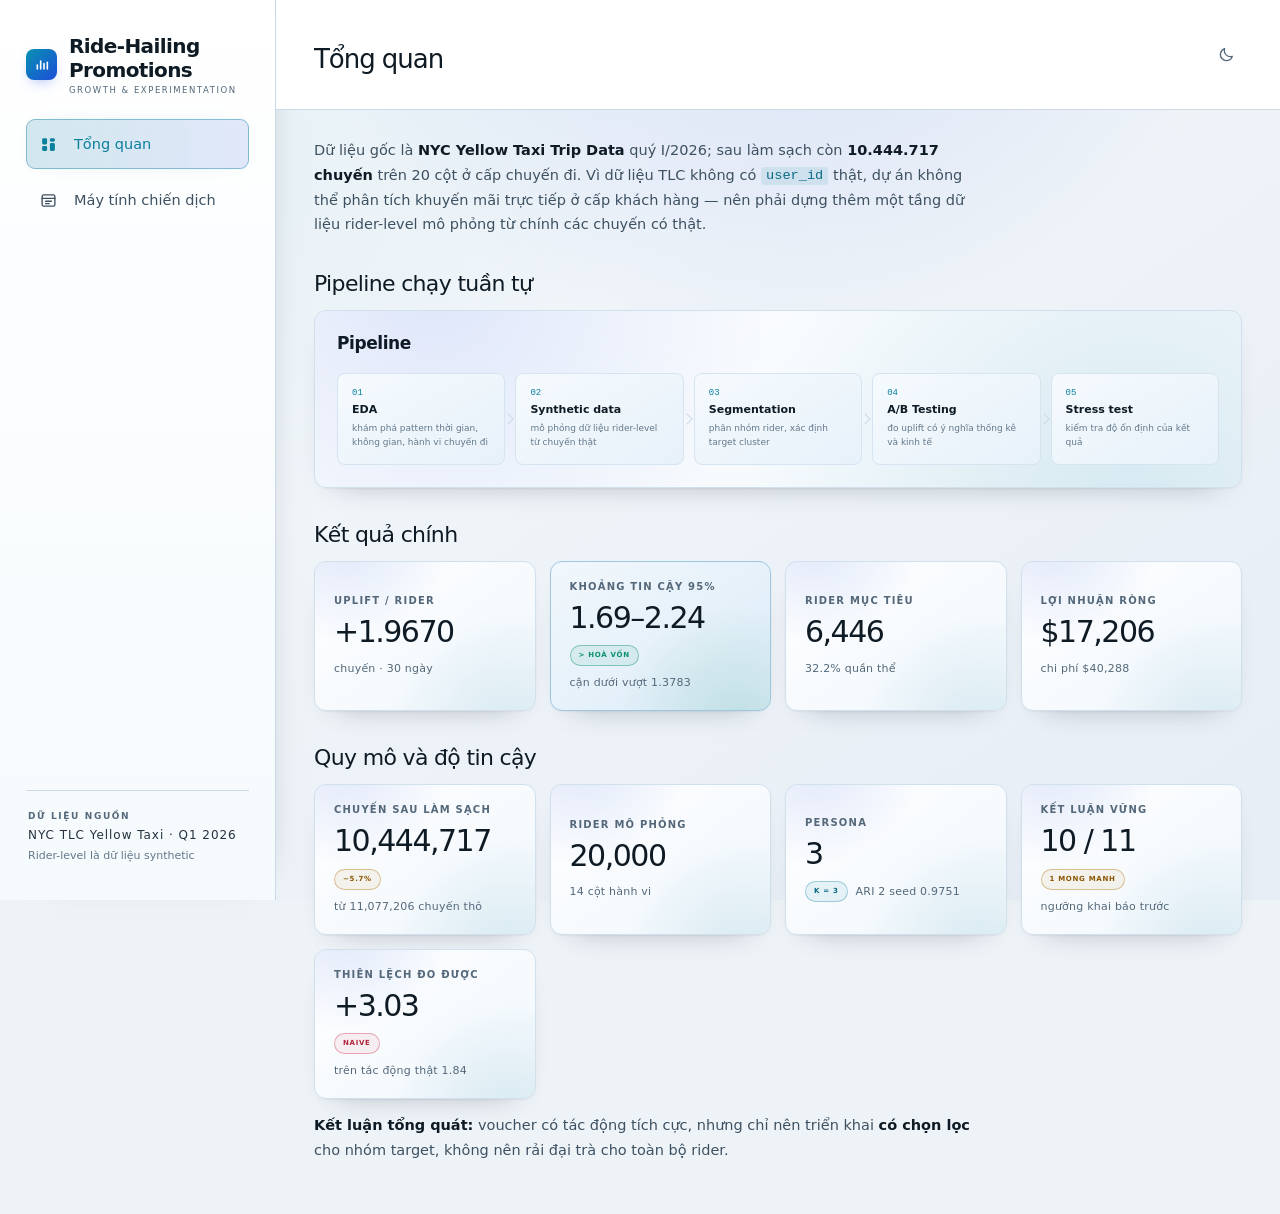
==== demo/index.html @ 0d8d3d37 "rename Demo_Tools -> demo" ====
<!doctype html>
<html lang="vi">
<head>
<meta charset="utf-8">
<meta name="viewport" content="width=device-width, initial-scale=1">
<title>Tổng quan — Ride-Hailing Promotions</title>
<meta name="description" content="Máy tính chiến dịch khuyến mãi: chọn nhóm khách hàng và sáu tham số kinh doanh, hệ thống tính lại chi phí, chuyến tăng thêm, ROI, ngưỡng hoà vốn và khuyến nghị.">
<link rel="icon" href="data:image/svg+xml,<svg xmlns='http://www.w3.org/2000/svg' viewBox='0 0 100 100'><rect width='100' height='100' rx='24' fill='%238b5cf6'/><path d='M26 68V46m16 22V32m16 36V52m16 16V38' stroke='%23fff' stroke-width='9' stroke-linecap='round'/></svg>">
<link rel="stylesheet" href="assets/css/styles.css">
<script>
/* Gắn theme TRƯỚC khi trang vẽ lần đầu — nếu để app.js làm thì màn hình
   sẽ loé một nhịp nền tối rồi mới nhảy sang nền sáng. */
(function () {
  var t = null;
  try { t = localStorage.getItem("rg-theme"); } catch (e) {}
  /* chưa chọn gì thì luôn mở ở giao diện sáng, không bám theo hệ điều hành */
  if (t !== "light" && t !== "dark") t = "light";
  document.documentElement.setAttribute("data-theme", t);
})();
</script>
</head>
<body data-palette="#8b5cf6,#ec4899,#0891b2">

<div class="shell">

  <!-- ============ SIDEBAR ============ -->
  <aside class="sidebar" id="sidebar">
    <div class="brand">
      <div class="brand-mark" aria-hidden="true">
        <svg viewBox="0 0 24 24" width="16" height="16"><path d="M5 18V12M10 18V6M15 18V10M20 18V8" stroke="currentColor" stroke-width="2.4" stroke-linecap="round" fill="none"/></svg>
      </div>
      <span>
        <span class="brand-name">Ride-Hailing Promotions</span>
        <span class="brand-sub">GROWTH &amp; EXPERIMENTATION</span>
      </span>
      <button class="icon-btn sidebar-close" id="sidebarClose" aria-label="Đóng menu">
        <svg viewBox="0 0 24 24" width="16" height="16"><path d="M6 6l12 12M18 6L6 18" stroke="currentColor" stroke-width="2" stroke-linecap="round"/></svg>
      </button>
    </div>

    <nav class="nav" aria-label="Điều hướng chính">
      <a class="nav-item" href="#overview" data-section="overview">
        <span class="nav-ico"><svg viewBox="0 0 24 24" width="17" height="17"><rect x="3" y="3" width="7" height="9" rx="2"/><rect x="14" y="3" width="7" height="5" rx="2"/><rect x="14" y="10" width="7" height="11" rx="2"/><rect x="3" y="14" width="7" height="7" rx="2"/></svg></span>
        <span>Tổng quan</span>
      </a>

      <a class="nav-item" href="#campaign" data-section="campaign">
        <span class="nav-ico"><svg viewBox="0 0 24 24" width="17" height="17" fill="none" stroke="currentColor" stroke-width="1.9"><rect x="3" y="4" width="18" height="16" rx="2.4"/><path d="M3 9h18M8 13h8M8 16.5h5" stroke-linecap="round"/></svg></span>
        <span>Máy tính chiến dịch</span>
      </a>
    </nav>

    <div class="sidebar-foot">
      <div class="foot-card">
        <p class="foot-title">Dữ liệu nguồn</p>
        <p class="foot-text">NYC TLC Yellow Taxi · Q1 2026</p>
        <p class="foot-text muted">Rider-level là dữ liệu synthetic</p>
      </div>
    </div>
  </aside>

  <!-- ============ MAIN ============ -->
  <div class="main">
    <header class="topbar">
      <button class="icon-btn menu-btn" id="menuBtn" aria-label="Mở menu">
        <svg viewBox="0 0 24 24" width="18" height="18"><path d="M4 7h16M4 12h16M4 17h16" stroke="currentColor" stroke-width="2" stroke-linecap="round"/></svg>
      </button>
      <div class="topbar-head">
        <h1 class="topbar-title" id="pageTitle">Tổng quan</h1>
      </div>
      <div class="topbar-right">
        <button class="icon-btn theme-btn" id="themeBtn" type="button"
                aria-label="Chuyển chế độ sáng / tối" aria-pressed="false" title="Chuyển sang chế độ sáng">
          <svg class="ico-moon" viewBox="0 0 24 24" width="17" height="17" fill="none" stroke="currentColor" stroke-width="1.8" aria-hidden="true">
            <path d="M20.2 14.6A8.6 8.6 0 0 1 9.4 3.8a8.6 8.6 0 1 0 10.8 10.8Z" stroke-linejoin="round"/>
          </svg>
          <svg class="ico-sun" viewBox="0 0 24 24" width="17" height="17" fill="none" stroke="currentColor" stroke-width="1.8" aria-hidden="true">
            <circle cx="12" cy="12" r="4"/>
            <path d="M12 2.4v2.2M12 19.4v2.2M4.6 4.6l1.6 1.6M17.8 17.8l1.6 1.6M2.4 12h2.2M19.4 12h2.2M4.6 19.4l1.6-1.6M17.8 6.2l1.6-1.6" stroke-linecap="round"/>
          </svg>
        </button>
      </div>
    </header>

    <main class="content" id="content" tabindex="-1"></main>
  </div>
</div>

<nav class="mobile-nav" aria-label="Điều hướng nhanh">
  <a href="#overview"  data-section="overview"  aria-label="Tổng quan">◆</a>
  <a href="#campaign"  data-section="campaign"  aria-label="Máy tính chiến dịch">$</a>
</nav>

<div class="tooltip" id="tooltip" role="status" aria-live="polite"></div>
<div class="scrim" id="scrim"></div>

<script src="assets/js/data.js"></script>
<script src="assets/js/charts.js"></script>
<script src="assets/js/app.js"></script>
</body>
</html>
---- demo/assets/css/styles.css ----
/* ==========================================================================
   Ride-Hailing Promotions — Pipeline Demo
   Thang số / khoảng cách / kiểu chữ port trực tiếp từ globals.css của bản gốc:
     font Arial · sidebar 230 padding 32/22 · nav 46px gap 18 · topbar 110 h1 26/500
     main padding 0 38 · content 28/38 · card radius 12 padding 22 · kpi 187 padding 19
     kpiValue 30/500/-.05em dồn xuống đáy · nhãn micro 8–9px letter-spacing .18em w700
     decisionCard 388 padding 25/27 · orb 116 · animateIn .35s translateY(7px)

   Màu: bảng "electric-blue" ở cuối globals.css.
   Riêng 3 màu series biểu đồ giữ bộ đã qua validator trên nền panel #071a2a
   (--pairs all: CVD ΔE 8.1 · normal ΔE 21.1 · contrast ≥ 3:1 — PASS toàn bộ).
   Bộ cyan gốc #12d9f7 vs #0ce4b2 chỉ cách ΔE 11.3, dưới sàn 15 — đặt cạnh nhau
   trong cùng một biểu đồ sẽ không phân biệt được.
   ========================================================================== */

:root {
  color-scheme: dark;

  /* --- nền & bề mặt --- */
  --bg:           #020d19;
  --bg-a:         #041526;
  --bg-b:         #020b15;
  --panel:        #071a2a;
  --panel-raised: #09243a;
  --panel-hi:     #0d2c45;
  --topbar-bg:    #041524;
  --sidebar-a:    rgba(6,24,42,.99);
  --sidebar-b:    rgba(3,14,26,.99);
  --nav-hover:    #0a263d;
  --card-a:       #0c2c48;
  --card-b:       #06192b;
  --card-border:  #1a5c85;
  --tile-a:       #10405f;
  --tile-b:       #08243b;
  --tile-border:  #23678f;
  --kpi-accent-b:      #07223a;
  --kpi-accent-border: #2a86b8;
  --seg-a:        #0c3150;
  --seg-b:        #082238;
  --seg-border:   #2276a0;
  --flow-a:       #0f3a58;
  --flow-border:  #1e6087;
  --pager-a:      #0d3050;
  --num-a:        #14496c;
  --num-b:        #0d2f4a;
  --tip-a:        #123a5c;
  --tip-b:        #0a2337;
  --tip-shadow:   rgba(0,0,0,.85);
  --pre-a:        rgba(9,38,62,.85);
  --pre-b:        rgba(3,17,29,.9);
  --pill-bg:      rgba(6,27,44,.94);
  --pill-border:  #195372;
  --decision-a:   #0a3573;
  --decision-b:   #061b38;
  --decision-border: #087cb6;
  --orb-core:     #07192b;
  --track:        #16415e;
  --mobile-bg:    rgba(5,22,37,.97);
  --mobile-border:#1a5574;
  --scrim:        rgba(0,0,0,.6);
  --scroll-thumb: #17415e;
  --scroll-thumb-hi: #22668f;

  --line:      #174b69;
  --line-soft: #1a5074;

  /* --- chữ: 6 bậc từ đậm tới mờ --- */
  --ink:   #f3f7fb;
  --ink-2: #d4e3ea;
  --ink-3: #aabcc9;
  --ink-4: #8fa9ba;
  --ink-5: #8299a9;
  --ink-6: #6f899c;
  --muted: #8da4b5;

  /* --- accent --- */
  --cyan: #12d9f7;   /* = --lime của bản gốc */
  --ice2: #34e8f6;
  --teal: #0ce4b2;
  --blue: #0878ff;
  --ice:  #a9effb;
  --danger:  #ff647c;
  --warning: #fab219;

  /* dạng rgb rời để pha nền trong suốt — đổi theo theme là mọi lớp phủ đổi theo */
  --accent-rgb:  18,217,247;
  --blue-rgb:    8,120,255;
  --teal-rgb:    12,228,178;
  --danger-rgb:  255,100,124;
  --warning-rgb: 250,178,25;
  --hi-rgb:      169,239,251;

  --warning-text: #ffd479;
  --danger-text:  #ff9bab;
  --btn-a: #27e1f6;
  --btn-b: #078cff;
  --btn-border: #5de0ff;
  --on-accent: #04141f;   /* chữ nằm trên khối accent đặc */
  --on-bright: #04151f;   /* chữ nằm trên mảng màu sáng của biểu đồ */
  --tick: #fff;

  --stop-fg: #9eb1bd; --stop-border: #315063; --stop-bg: #0b2130;
  --neg-a: #5b2b6b;   --neg-b: #c9569f;
  --under-a: #7a2f3f;
  --c0-fg: #a59aff; --c0-bg: #211e41;
  --c1-fg: #ff8ab8; --c1-bg: #351a2b;
  --c2-bg: #10303c;
  --rc-v-a: #a9effb; --rc-v-b: #12d9f7;
  --rc-n-a: #ff93a3; --rc-n-b: #ff647c;

  /* --- biểu đồ --- */
  --series-1: #8b5cf6;
  --series-2: #ec4899;
  --series-3: #0891b2;
  --seq-1: #075985; --seq-2: #0e7490; --seq-3: #0aa5c4; --seq-4: #22d3ee; --seq-5: #a5f3fc;
  --status-good: #0ce4b2; --status-warning: #fab219;
  --status-serious: #ec835a; --status-critical: #ff647c;
  --ui-1: #0878ff; --ui-2: #12d9f7; --ui-3: #0ce4b2;
  --good: #0ce4b2;
  --critical: #ff647c;

  --chart-track: rgba(255,255,255,.035);
  --chart-halo:  #071a2a;      /* viền tách marker khỏi nền thẻ */
  --chart-ref:   #a9effb;
  --chart-current: #ede9fe;
  --on-seq: #0c0a12;
  --dec-go-fill:   rgba(12,228,178,.14); --dec-go-stroke:   rgba(12,228,178,.40); --dec-go-text:   #5df0cd;
  --dec-hold-fill: rgba(250,178,25,.14); --dec-hold-stroke: rgba(250,178,25,.38); --dec-hold-text: #ffd479;
  --dec-stop-fill: rgba(255,100,124,.14);--dec-stop-stroke: rgba(255,100,124,.36);--dec-stop-text: #ff9bab;

  --grid: rgba(169,239,251,.09);
  --axis: rgba(169,239,251,.22);

  --font: system-ui, -apple-system, "Segoe UI", Roboto, "Helvetica Neue", Arial, sans-serif;
  --mono: ui-monospace, SFMono-Regular, "Cascadia Mono", Consolas, "Liberation Mono", monospace;
}

/* ==========================================================================
   CHẾ ĐỘ SÁNG
   Chỉ ghi đè token, không đụng tới một luật bố cục nào.
   Accent phải sẫm lại: #12d9f7 trên nền trắng chỉ đạt 1.4:1, không đọc được.
   Bộ 3 màu series giữ nguyên (#8b5cf6 / #ec4899 / #0891b2) — đã qua validator
   và đều ≥ 3:1 trên nền trắng lẫn nền panel tối. Thang tuần tự bị đẩy sẫm
   một bậc để bậc nhạt nhất không biến mất trên nền trắng.
   ========================================================================== */
:root[data-theme="light"] {
  color-scheme: light;

  --bg:           #eef3f8;
  --bg-a:         #f8fbfd;
  --bg-b:         #e6edf5;
  --panel:        #ffffff;
  --panel-raised: #f4f8fc;
  --panel-hi:     #e8f1f8;
  --topbar-bg:    #ffffff;
  --sidebar-a:    rgba(255,255,255,.99);
  --sidebar-b:    rgba(245,250,253,.99);
  --nav-hover:    #e9f1f8;
  --card-a:       #ffffff;
  --card-b:       #f4f9fd;
  --card-border:  #d2e0ec;
  --tile-a:       #f1f7fc;
  --tile-b:       #e7f1fa;
  --tile-border:  #cfe1ee;
  --kpi-accent-b:      #e2eff9;
  --kpi-accent-border: #9dc7e0;
  --seg-a:        #eaf3fb;
  --seg-b:        #f7fbfe;
  --seg-border:   #7fb6d8;
  --flow-a:       #f5fafd;
  --flow-border:  #d5e4f0;
  --pager-a:      #f8fbfe;
  --num-a:        #e2eff9;
  --num-b:        #cfe4f5;
  --tip-a:        #ffffff;
  --tip-b:        #f2f7fb;
  --tip-shadow:   rgba(15,27,38,.22);
  --pre-a:        rgba(244,249,253,.95);
  --pre-b:        rgba(233,241,248,.95);
  --pill-bg:      rgba(255,255,255,.94);
  --pill-border:  #cbd9e6;
  --decision-a:   #dcebfd;
  --decision-b:   #f2f7ff;
  --decision-border: #a7c8ea;
  --orb-core:     #ffffff;
  --track:        #dbe6ef;
  --mobile-bg:    rgba(255,255,255,.97);
  --mobile-border:#cbd9e6;
  --scrim:        rgba(15,27,38,.34);
  --scroll-thumb: #c3d4e2;
  --scroll-thumb-hi: #a5bcce;

  --line:      #cdd9e5;
  --line-soft: #dfe8f0;

  --ink:   #0e1a24;
  --ink-2: #24333f;
  --ink-3: #3e5161;
  --ink-4: #54687a;
  --ink-5: #63788a;
  --ink-6: #7b8fa0;
  --muted: #54687a;

  --cyan: #0b7f9e;
  --ice2: #0e7490;
  --teal: #0a8f6d;
  --blue: #1d4ed8;
  --ice:  #0b6b86;
  --danger:  #d03a52;
  --warning: #b06f00;

  --accent-rgb:  11,127,158;
  --blue-rgb:    29,78,216;
  --teal-rgb:    10,143,109;
  --danger-rgb:  208,58,82;
  --warning-rgb: 176,111,0;
  --hi-rgb:      255,255,255;

  --warning-text: #8a5600;
  --danger-text:  #b3243c;
  --btn-a: #0891b2;
  --btn-b: #1d4ed8;
  --btn-border: #0b6f8c;
  --on-accent: #ffffff;
  --on-bright: #04151f;
  --tick: #0e1a24;

  --stop-fg: #4c5e6b; --stop-border: #c4d2dc; --stop-bg: #eef3f7;
  --neg-a: #7a3f8f;   --neg-b: #c9569f;
  --under-a: #e0879a;
  --c0-fg: #5b3fd6; --c0-bg: #ece9fb;
  --c1-fg: #b52a6b; --c1-bg: #fce8f1;
  --c2-bg: #e2f2f7;
  --rc-v-a: #bcf1fd; --rc-v-b: #3fc8e4;
  --rc-n-a: #ffc0ca; --rc-n-b: #f0637c;

  --seq-1: #0c4a6e; --seq-2: #0e7490; --seq-3: #0891b2; --seq-4: #22a5c4; --seq-5: #67cfe4;
  --status-good: #0a8f6d; --status-warning: #b06f00;
  --status-serious: #c15a25; --status-critical: #d03a52;
  --ui-1: #1d4ed8; --ui-2: #0891b2; --ui-3: #0a8f6d;
  --good: #0a8f6d;
  --critical: #d03a52;

  --chart-track: rgba(14,26,36,.055);
  --chart-halo:  #ffffff;
  --chart-ref:   #0b6b86;
  --chart-current: #1e293b;
  --dec-go-fill:   rgba(10,143,109,.13); --dec-go-stroke:   rgba(10,143,109,.42); --dec-go-text:   #07775a;
  --dec-hold-fill: rgba(176,111,0,.13);  --dec-hold-stroke: rgba(176,111,0,.40);  --dec-hold-text: #8a5600;
  --dec-stop-fill: rgba(208,58,82,.11);  --dec-stop-stroke: rgba(208,58,82,.38);  --dec-stop-text: #b3243c;

  --grid: rgba(14,26,36,.10);
  --axis: rgba(14,26,36,.24);
}

* { box-sizing: border-box; }
html {
  background: var(--bg); scroll-behavior: smooth;
  scrollbar-width: thin; scrollbar-color: var(--scroll-thumb-hi) var(--bg);
}
::-webkit-scrollbar { width: 11px; height: 11px; }
::-webkit-scrollbar-track { background: var(--bg); }
::-webkit-scrollbar-thumb { background: var(--scroll-thumb); border-radius: 8px; border: 2px solid var(--bg); }
::-webkit-scrollbar-thumb:hover { background: var(--scroll-thumb-hi); }
::-webkit-scrollbar-corner { background: var(--bg); }
body {
  margin: 0; color: var(--ink); font-family: var(--font);
  background:
    radial-gradient(circle at 59% -18%, rgba(var(--blue-rgb),.16), transparent 39%),
    radial-gradient(circle at 19% 14%, rgba(var(--accent-rgb),.055), transparent 31%),
    linear-gradient(145deg, var(--bg-a), var(--bg) 52%, var(--bg-b));
  background-attachment: fixed;
  -webkit-font-smoothing: antialiased;
}
button, input { font: inherit; }
button { color: inherit; }
h1,h2,h3,h4,p,ul,ol { margin: 0; }
ul,ol { padding-left: 1.1rem; }
a { color: inherit; text-decoration: none; }
code { font-family: var(--mono); font-size: .94em; background: rgba(var(--accent-rgb),.10); color: var(--ice); padding: .1em .38em; border-radius: 4px; }

/* nhãn micro — 9px / .18em / 700, đúng bản gốc */
.eyebrow, .sub-badge, .nav-label, .foot-title,
.pager-dir, .quote-label, .step-tag, .rc-label {
  font-size: 9px; letter-spacing: .18em; text-transform: uppercase;
  font-weight: 700; color: var(--ink-4);
}

/* ========================= SHELL ========================= */
.shell { min-height: 100vh; display: grid; grid-template-columns: 276px 1fr; }

.sidebar {
  position: fixed; inset: 0 auto 0 0; width: 276px; z-index: 3;
  border-right: 1px solid var(--line); padding: 34px 26px;
  display: flex; flex-direction: column;
  background: linear-gradient(180deg, var(--sidebar-a), var(--sidebar-b));
  box-shadow: 18px 0 64px -42px rgba(var(--accent-rgb),.55);
  backdrop-filter: blur(16px);
}
.brand { display: flex; align-items: center; gap: 12px; margin-bottom: 24px; }
.brand-mark {
  width: 31px; height: 31px; border-radius: 8px; display: grid; place-items: center;
  color: var(--on-accent); background: linear-gradient(135deg, var(--btn-a), var(--btn-b));
  box-shadow: 0 0 22px -6px rgba(var(--accent-rgb),.7); flex: 0 0 auto;
}
.brand-name { display: block; font-size: 20px; letter-spacing: -.03em; font-weight: 700; }
.brand-sub { display: block; color: var(--muted); font-size: 8.5px; letter-spacing: .18em; margin-top: 3px; }

.nav { display: flex; flex-direction: column; gap: 6px; }
.nav-label { padding: 26px 0 4px; }
.nav-label:first-child { padding-top: 0; }
.nav-item {
  height: 50px; border-radius: 9px; color: var(--ink-3); padding: 0 13px;
  display: flex; gap: 18px; align-items: center; cursor: pointer;
  border: 1px solid transparent; font-size: 14.5px; transition: .2s;
}
.nav-item:hover { color: var(--ink); background: var(--nav-hover); }
.nav-item.active {
  color: var(--cyan);
  background: linear-gradient(90deg, rgba(var(--accent-rgb),.18), rgba(var(--blue-rgb),.13));
  border-color: rgba(var(--accent-rgb),.42);
  box-shadow: inset 0 1px 0 rgba(var(--hi-rgb),.045), 0 0 26px -20px rgba(var(--accent-rgb),.75);
}
.nav-num { font-size: 10px; font-family: var(--mono); color: var(--ink-6); width: 15px; }
.nav-item.active .nav-num { color: var(--cyan); }
.nav-ico { display: grid; place-items: center; width: 16px; }
.nav-ico svg { fill: currentColor; }
.nav-item .nav-ico svg[stroke] { fill: none; }
.nav-parent .nav-chev {
  margin-left: auto; display: grid; place-items: center; cursor: pointer;
  width: 24px; height: 24px; border-radius: 6px; color: var(--ink-6);
  transition: transform .2s, color .2s, background .2s;
}
.nav-parent .nav-chev:hover { background: rgba(var(--accent-rgb),.14); color: var(--cyan); }
.nav-item.active .nav-chev { color: var(--cyan); transform: rotate(90deg); }

.nav-sub { display: none; }
.nav-group.open .nav-sub { display: flex; flex-direction: column; gap: 2px; padding: 4px 0 2px; }
.nav-subitem {
  position: relative; margin-left: 17px; padding: 7px 10px 7px 14px;
  font-size: 12.5px; color: var(--ink-5); border-left: 1px solid var(--line); transition: .2s;
}
.nav-subitem:hover { color: var(--ink); }
.nav-subitem.active { color: var(--cyan); border-left-color: var(--cyan); font-weight: 700; }
.nav-subitem.active::before {
  content: ""; position: absolute; left: -3.5px; top: 50%; transform: translateY(-50%);
  width: 6px; height: 6px; border-radius: 50%; background: var(--cyan); box-shadow: 0 0 10px var(--cyan);
}

.sidebar-foot { margin-top: auto; }
.foot-card { border-top: 1px solid var(--line); padding: 20px 2px 4px; display: flex; flex-direction: column; gap: 7px; }
.foot-text { font-size: 12px; letter-spacing: .08em; color: var(--ink-2); }
.foot-text.muted { color: var(--ink-5); font-size: 11px; letter-spacing: 0; }

/* ========================= MAIN ========================= */
.main { grid-column: 2; min-width: 0; padding: 0; }
.topbar {
  height: 110px; border-bottom: 1px solid var(--line);
  display: flex; align-items: center; justify-content: space-between; gap: 20px;
  padding: 0 38px;                 /* padding nằm ở đây, không ở .main */
  position: sticky; top: 0; z-index: 6;
  background: var(--topbar-bg);             /* đục hoàn toàn — không để nội dung lộ khi cuộn */
}
.topbar-head { min-width: 0; }
.topbar-title {
  font-size: 26px; letter-spacing: -.04em; margin: 8px 0 0; font-weight: 500; color: var(--ink);
  overflow: hidden; text-overflow: ellipsis; white-space: nowrap;
}
.topbar-right { display: flex; align-items: center; gap: 10px; }
.pill {
  border: 1px solid var(--pill-border); background: var(--pill-bg); border-radius: 999px;
  padding: 9px 12px; font-size: 9px; letter-spacing: .11em; font-weight: 700;
  color: var(--ink-4); white-space: nowrap; display: inline-flex; align-items: center;
}
.pill-ok { color: var(--teal); border-color: rgba(var(--teal-rgb),.32); }
.pill .dot { display: inline-block; width: 6px; height: 6px; border-radius: 50%; background: var(--teal); margin-right: 7px; box-shadow: 0 0 12px var(--teal); }
.pill-seed { font-family: var(--mono); }
.icon-btn { display: grid; place-items: center; width: 32px; height: 32px; border-radius: 8px; background: transparent; border: 1px solid transparent; color: var(--ink-4); cursor: pointer; }
.icon-btn:hover { background: rgba(var(--accent-rgb),.08); color: var(--ink); }
.menu-btn, .sidebar-close { display: none; }

.content { padding: 28px 38px 38px; }
.content:focus { outline: none; }

/* ========================= TEXT ========================= */
.page-head { margin: 0; }
.page-head:empty { display: none; }
.page-sub, .lead { color: var(--ink-3); font-size: 14.5px; line-height: 1.7; max-width: 660px; }
.lead { margin: 0 0 14px; }
.lead strong, .page-sub strong { color: var(--ink); }
.lead em { color: var(--ink); font-style: italic; }
.sub-badge { display: block; margin-bottom: 10px; color: var(--cyan); }

.quote {
  max-width: 640px; margin: 0 0 22px; padding: 16px 20px;
  border-left: 2px solid var(--cyan);
  background: linear-gradient(90deg, rgba(var(--accent-rgb),.10), transparent 72%);
  border-radius: 0 8px 8px 0; font-size: 14px; line-height: 1.6; font-style: italic; color: var(--ink);
}
.quote-label { display: block; font-style: normal; color: var(--cyan); margin-bottom: 8px; }

.section-lead { max-width: 680px; margin: 34px 0 14px; }
.section-lead h2 { font-size: 22px; font-weight: 500; letter-spacing: -.03em; display: flex; align-items: baseline; gap: 10px; }
.section-lead h2 .step-tag { color: var(--cyan); }
.section-lead p { color: var(--ink-4); margin-top: 10px; font-size: 12.5px; line-height: 1.7; }
.section-lead p strong { color: var(--ink); }

/* ========================= GRID ========================= */
.grid { display: grid; gap: 14px; }
.grid-kpi { grid-template-columns: repeat(auto-fit, minmax(180px, 1fr)); }
.grid-2   { grid-template-columns: repeat(auto-fit, minmax(330px, 1fr)); }
.grid-2-1 { grid-template-columns: minmax(0, 1.8fr) minmax(0, .8fr); }
.grid-1-2 { grid-template-columns: minmax(0, .8fr) minmax(0, 1.8fr); }
.grid-3   { grid-template-columns: repeat(auto-fit, minmax(250px, 1fr)); }
.stack { display: grid; gap: 14px; }
.mb { margin-bottom: 14px; }
@media (max-width: 1100px) { .grid-2-1, .grid-1-2 { grid-template-columns: 1fr; } }

/* ========================= CARD ========================= */
.card, .kpi, .segment-card, .timeline article, .stat-card {
  position: relative; overflow: hidden;
  border: 1px solid var(--card-border); border-radius: 12px;
  background:
    radial-gradient(circle at 88% 115%, rgba(var(--accent-rgb),.13), transparent 46%),
    radial-gradient(circle at 12% -20%, rgba(var(--blue-rgb),.14), transparent 42%),
    linear-gradient(145deg, var(--card-a), var(--card-b) 72%);
  box-shadow: inset 0 1px 0 rgba(var(--hi-rgb),.06), 0 16px 44px -34px rgba(var(--blue-rgb),.75);
}
.card { padding: 22px; min-width: 0; }
.card-head { display: flex; align-items: flex-start; justify-content: space-between; gap: 16px; }
.card-title { font-size: 17px; margin: 0; letter-spacing: -.025em; font-weight: 700; }
.card-sub { font-size: 12.5px; color: var(--ink-4); margin-top: 8px; line-height: 1.6; }
.card-head-right { margin-left: auto; }

/* ========================= KPI ========================= */
.kpi { padding: 19px; min-height: 187px; display: flex; flex-direction: column; overflow: hidden; }
.kpi.accent {
  border-color: var(--kpi-accent-border);
  background:
    radial-gradient(circle at 85% 110%, rgba(var(--teal-rgb),.16), transparent 48%),
    linear-gradient(145deg, var(--tile-a), var(--kpi-accent-b) 72%);
}
.kpi-top { display: flex; justify-content: space-between; align-items: flex-start; gap: 10px; }
.kpi-label { font-size: 8px; letter-spacing: .15em; font-weight: 700; text-transform: uppercase; color: var(--ink-4); }
.dot-menu { letter-spacing: 2px; color: var(--ink-4); font-size: 10px; }
.kpi-value { font-size: 30px; font-weight: 500; letter-spacing: -.05em; margin-top: auto; line-height: 1.05; }
.kpi-value .unit { font-size: 14px; color: var(--ink-4); letter-spacing: 0; }
.kpi-meta { color: var(--ink-4); font-size: 9px; display: flex; align-items: center; gap: 8px; flex-wrap: wrap; margin-top: 10px; }
.kpi-note { font-size: 9px; letter-spacing: .02em; }
.kpi-spark { margin: 8px -19px -19px; line-height: 0; }

/* Thẻ KPI không có biểu đồ nền: dồn chữ vào giữa thay vì đẩy số xuống đáy,
   nếu không giữa thẻ sẽ hở một mảng trắng lớn. */
.kpi-plain { min-height: 150px; justify-content: center; gap: 4px; }
.kpi-plain .kpi-value { margin-top: 6px; margin-bottom: 2px; }
.kpi-plain .kpi-label { font-size: 10px; letter-spacing: .12em; }
.kpi-plain .kpi-meta { font-size: 11px; margin-top: 6px; line-height: 1.55; }
.kpi-plain .kpi-note { font-size: 11px; }

.tag { display: inline-flex; align-items: center; border-radius: 20px; padding: 4px 8px; font-size: 7px; font-weight: 800; letter-spacing: .1em; border: 1px solid; text-transform: uppercase; }
.tag-good     { color: var(--teal); border-color: rgba(var(--teal-rgb),.42); background: rgba(var(--teal-rgb),.08); }
.tag-warning  { color: var(--warning-text);     border-color: rgba(var(--warning-rgb),.4);  background: rgba(var(--warning-rgb),.07); }
.tag-critical { color: var(--danger-text);     border-color: rgba(var(--danger-rgb),.4); background: rgba(var(--danger-rgb),.07); }
.tag-neutral, .tag-series1 { color: var(--ice); border-color: rgba(var(--accent-rgb),.34); background: rgba(var(--accent-rgb),.08); }

/* ========================= HERO ========================= */
.hero { display: grid; grid-template-columns: minmax(480px,1.35fr) minmax(380px,1fr); gap: 14px; }
@media (max-width: 1100px) { .hero { grid-template-columns: 1fr; } }
.decision-card {
  min-height: 388px; border-radius: 12px; padding: 25px 27px;
  position: relative; overflow: hidden; display: flex; flex-direction: column;
  border: 1px solid var(--decision-border);
  background:
    radial-gradient(circle at 80% 70%, rgba(var(--accent-rgb),.15), transparent 27%),
    radial-gradient(circle at 58% 30%, rgba(var(--blue-rgb),.2), transparent 36%),
    linear-gradient(135deg, var(--decision-a), var(--decision-b) 70%);
  box-shadow: inset 0 1px 0 rgba(var(--hi-rgb),.055), 0 24px 74px -44px rgba(var(--blue-rgb),.9);
}
.decision-card::after {
  content: ""; position: absolute; width: 350px; height: 350px; right: -105px; top: -120px;
  border: 1px solid rgba(var(--accent-rgb),.28); border-radius: 50%;
  box-shadow: 0 0 0 38px rgba(var(--blue-rgb),.07), 0 0 0 78px rgba(var(--accent-rgb),.025);
}
.decision-body { margin-top: 33px; position: relative; z-index: 1; }
.decision-body h2 { font-size: 43px; line-height: .98; letter-spacing: -.055em; margin: 16px 0; font-weight: 500; }
.decision-body h2 em { color: var(--cyan); font-style: normal; }
.decision-body p { max-width: 420px; color: var(--ink-3); font-size: 12px; line-height: 1.6; }
.status-pill {
  display: inline-block; border: 1px solid rgba(var(--teal-rgb),.3); background: var(--pill-bg);
  border-radius: 999px; padding: 9px 12px; font-size: 9px; letter-spacing: .11em; font-weight: 700; color: var(--teal);
}
.status-pill .dot { display: inline-block; width: 6px; height: 6px; border-radius: 50%; background: var(--teal); margin-right: 7px; box-shadow: 0 0 12px var(--teal); }
.primary-btn {
  margin-top: auto; align-self: flex-start; position: relative; z-index: 2;
  display: inline-flex; align-items: center; justify-content: center; gap: 10px; cursor: pointer;
  border: 1px solid var(--btn-border); border-radius: 8px; padding: 13px 16px;
  font-size: 11px; font-weight: 700; color: var(--on-accent);
  background: linear-gradient(105deg, var(--btn-a), var(--btn-b));
  box-shadow: 0 14px 34px -13px rgba(var(--accent-rgb),.9); transition: .2s;
}
.primary-btn:hover { filter: brightness(1.08); transform: translateY(-1px); }
.primary-btn svg { width: 16px; fill: none; stroke: currentColor; stroke-width: 1.5; }
.orb {
  position: absolute; right: 25px; bottom: 28px; width: 116px; height: 116px; border-radius: 50%;
  display: flex; flex-direction: column; align-items: center; justify-content: center; color: var(--ink);
  border: 1px solid rgba(var(--accent-rgb),.62);
  background:
    radial-gradient(circle, var(--orb-core) 52%, transparent 55%),
    conic-gradient(from 210deg, var(--teal), var(--cyan) 48%, var(--blue) 78%, rgba(var(--blue-rgb),.2) 79%);
  box-shadow: 0 0 42px rgba(var(--accent-rgb),.34), inset 0 0 28px rgba(var(--blue-rgb),.18);
}
.orb b { font-size: 27px; font-weight: 800; letter-spacing: -.05em; }
.orb small { font-size: 7px; letter-spacing: .12em; font-weight: 700; color: var(--ice); }

/* ========================= EVIDENCE ========================= */
.evidence { margin-top: 14px; }
.evidence > div { display: grid; grid-template-columns: 25px 1fr auto; gap: 10px; align-items: center; padding: 13px 0; border-bottom: 1px solid var(--line-soft); }
.evidence > div:last-child { border-bottom: none; padding-bottom: 0; }
.evidence .idx { color: var(--ink-6); font-size: 9px; font-family: var(--mono); }
.evidence b { display: block; font-size: 10px; }
.evidence small { color: var(--ink-5); font-size: 8px; display: block; margin-top: 3px; line-height: 1.5; }

/* ========================= TIMELINE ========================= */
.timeline { display: grid; grid-template-columns: repeat(5,1fr); gap: 1px; background: var(--card-border); border: 1px solid var(--card-border); border-radius: 12px; overflow: hidden; }
.timeline article { border: 0; border-radius: 0; padding: 24px 19px; min-height: 270px; box-shadow: none; }
.timeline .stage { font-size: 10px; color: var(--cyan); font-family: var(--mono); }
.timeline small { display: block; font-size: 7px; color: var(--ink-4); letter-spacing: .15em; font-weight: 700; margin-top: 45px; }
.timeline h3 { font-size: 16px; margin: 8px 0 17px; font-weight: 700; }
.timeline b { font-size: 10px; line-height: 1.5; color: var(--ink-2); }
.timeline p { font-size: 9px; line-height: 1.6; color: var(--ink-5); margin-top: 12px; }
@media (max-width: 1100px) { .timeline { grid-template-columns: repeat(3,1fr); } }
@media (max-width: 820px) { .timeline { grid-template-columns: 1fr; } .timeline article { min-height: auto; } .timeline small { margin-top: 12px; } }

/* ========================= SEGMENT PICKER ========================= */
.segment-cards { display: flex; flex-direction: column; gap: 9px; }
.segment-card { padding: 16px; display: grid; grid-template-columns: auto 1fr auto; text-align: left; gap: 14px; align-items: center; cursor: pointer; color: inherit; font-family: var(--font); transition: .2s; }
.segment-card:hover, .segment-card.selected { border-color: var(--seg-border); background: linear-gradient(135deg, var(--seg-a), var(--seg-b)); }
.segment-card.selected { box-shadow: 0 0 30px -20px rgba(var(--accent-rgb),.9); }
.segment-card small { font-size: 7px; letter-spacing: .12em; color: var(--ink-5); display: block; font-weight: 700; }
.segment-card h3 { font-size: 14px; margin: 5px 0 3px; font-weight: 700; }
.segment-card p { font-size: 9px; color: var(--ink-5); margin: 0; }
.segment-card > b { font-size: 14px; }
.cluster-id { width: 31px; height: 31px; border-radius: 7px; display: grid; place-items: center; font-size: 9px; font-family: var(--mono); flex: 0 0 auto; }
.cluster-id.c0 { color: var(--c0-fg); background: var(--c0-bg); }
.cluster-id.c1 { color: var(--c1-fg); background: var(--c1-bg); }
.cluster-id.c2 { color: var(--ice2); background: var(--c2-bg); }

.trait-chart { display: grid; gap: 18px; margin: 34px 0; }
.trait-chart > div { display: grid; grid-template-columns: 108px 1fr 46px; align-items: center; gap: 15px; font-size: 10px; }
.trait-track { height: 8px; background: var(--track); border-radius: 8px; overflow: hidden; }
.trait-fill { display: block; height: 100%; border-radius: 8px; background: linear-gradient(90deg, var(--blue), var(--cyan)); transition: width .45s cubic-bezier(.22,.61,.36,1); }
.trait-fill.neg { background: linear-gradient(90deg, var(--neg-a), var(--neg-b)); }
.trait-chart b { text-align: right; font-family: var(--mono); }
.profile-facts { display: grid; grid-template-columns: repeat(3,1fr); gap: 10px; }
.profile-facts > div { padding: 16px; background: linear-gradient(150deg, var(--tile-a), var(--tile-b)); border: 1px solid var(--tile-border); border-radius: 8px; }
.profile-facts small { font-size: 7px; letter-spacing: .12em; color: var(--ink-4); display: block; font-weight: 700; text-transform: uppercase; }
.profile-facts b { display: block; font-size: 20px; margin-top: 8px; font-weight: 500; letter-spacing: -.03em; }
@media (max-width: 520px) { .profile-facts { grid-template-columns: 1fr; } }

/* ========================= COMPARE / DECISION TAG ========================= */
.compare { display: grid; gap: 6px; min-width: 140px; }
.compare-track { height: 4px; background: var(--track); position: relative; border-radius: 10px; }
.compare-fill { display: block; height: 100%; background: linear-gradient(90deg, var(--blue), var(--cyan)); border-radius: 10px; }
.compare-fill.under { background: linear-gradient(90deg, var(--under-a), var(--danger)); }
.compare-tick { position: absolute; top: -3px; width: 1px; height: 10px; background: var(--tick); }
.compare-note { font-size: 8px; color: var(--ink-5); }
.compare-note strong { color: var(--ink-2); }
.decision-tag { display: inline-block; border: 1px solid; border-radius: 20px; padding: 5px 8px; font-size: 7px; font-weight: 800; letter-spacing: .1em; white-space: nowrap; }
.decision-tag.go   { color: var(--teal); border-color: rgba(var(--teal-rgb),.42); background: rgba(var(--teal-rgb),.08); }
.decision-tag.stop { color: var(--stop-fg); border-color: var(--stop-border); background: var(--stop-bg); }
.decision-tag.hold { color: var(--warning-text); border-color: rgba(var(--warning-rgb),.4); background: rgba(var(--warning-rgb),.07); }

/* ========================= SPLIT / STAT ========================= */
.split { display: grid; grid-template-columns: 1fr 1fr; gap: 8px; margin: 20px 0; }
.split > div { border: 1px solid var(--tile-border); background: linear-gradient(150deg, var(--tile-a), var(--tile-b)); padding: 20px 12px; border-radius: 8px; text-align: center; }
.split i { font-style: normal; display: grid; place-items: center; width: 28px; height: 28px; border-radius: 50%; background: linear-gradient(150deg, var(--num-a), var(--num-b)); color: var(--cyan); margin: 0 auto 12px; font-family: var(--mono); font-size: 10px; }
.split b { display: block; font-size: 22px; font-weight: 500; letter-spacing: -.03em; }
.split small { display: block; font-size: 8px; color: var(--ink-5); margin-top: 3px; }

.stat-grid { display: grid; grid-template-columns: repeat(4,1fr); gap: 14px; }
.stat-card { padding: 22px; transition: .2s; }
.stat-card .idx { font-family: var(--mono); color: var(--ink-6); font-size: 9px; }
.stat-card small { display: block; color: var(--ink-4); font-size: 9px; margin-top: 24px; }
.stat-card b { display: block; font-size: 26px; color: var(--cyan); margin: 9px 0 4px; font-weight: 500; letter-spacing: -.04em; }
.stat-card p { color: var(--ink-5); font-size: 8px; margin: 0; line-height: 1.5; }
@media (max-width: 1100px) { .stat-grid { grid-template-columns: 1fr 1fr; } }
@media (max-width: 520px) { .stat-grid { grid-template-columns: 1fr; } }

/* ========================= SCENARIO LAB ========================= */
.lab { display: grid; grid-template-columns: 1.4fr .8fr; gap: 14px; }
@media (max-width: 1100px) { .lab { grid-template-columns: 1fr; } }
.controls { display: grid; grid-template-columns: 1fr 1fr; gap: 28px; margin-top: 16px; }
@media (max-width: 520px) { .controls { grid-template-columns: 1fr; } }
.control-head { display: flex; justify-content: space-between; align-items: center; }
.control-head label { font-size: 11px; color: var(--ink-3); }
.control-head b { font-size: 22px; color: var(--cyan); font-weight: 500; }
input[type=range] { width: 100%; accent-color: var(--cyan); margin: 20px 0 4px; cursor: pointer; }
.range-labels { display: flex; justify-content: space-between; color: var(--ink-5); font-size: 8px; }
.fixed-assumptions { grid-column: 1/-1; display: grid; grid-template-columns: repeat(3,1fr); gap: 8px; }
.fixed-assumptions span { border-top: 1px solid var(--line); padding-top: 12px; font-size: 7px; letter-spacing: .12em; color: var(--ink-4); display: block; font-weight: 700; text-transform: uppercase; }
.fixed-assumptions b { float: right; color: var(--ink-2); font-size: 10px; font-weight: 700; letter-spacing: 0; }
@media (max-width: 520px) { .fixed-assumptions { grid-template-columns: 1fr; } }

.result-card { border-radius: 12px; padding: 22px; color: var(--on-bright); position: relative; overflow: hidden; }
.result-card.viable    { background: linear-gradient(135deg, var(--rc-v-a), var(--rc-v-b)); }
.result-card.notviable { background: linear-gradient(135deg, var(--rc-n-a), var(--rc-n-b)); }
.result-card .rc-label { color: inherit; opacity: .72; display: block; }
.result-status { position: absolute; top: 20px; right: 20px; border: 1px solid currentColor; padding: 5px 8px; border-radius: 20px; font-size: 8px; font-weight: 800; letter-spacing: .1em; }
.result-card > div { margin-top: 46px; }
.result-card .rc-value { font-size: 55px; letter-spacing: -.06em; display: block; font-weight: 700; line-height: 1; }
.result-card p { font-size: 10px; line-height: 1.5; margin-top: 12px; }

/* ========================= CHART ========================= */
.legend { display: flex; flex-wrap: wrap; gap: 22px; margin-top: 12px; font-size: 8px; color: var(--ink-5); }
.legend-item { display: inline-flex; align-items: center; gap: 6px; }
.legend-swatch { width: 9px; height: 9px; border-radius: 3px; flex: 0 0 auto; }
.chart { width: 100%; overflow-x: auto; margin-top: 16px; }
.chart svg { display: block; width: 100%; max-width: 100%; height: auto; }
.axis-text { font-size: 9px; fill: var(--ink-5); font-family: var(--font); letter-spacing: .04em; }
.axis-text.tabular { font-variant-numeric: tabular-nums; }
.grid-line { stroke: var(--grid); stroke-width: 1; }
.axis-line { stroke: var(--axis); stroke-width: 1; }
.label-text { font-size: 9.5px; fill: var(--ink-4); font-family: var(--font); }
.label-strong { font-size: 10px; fill: var(--ink); font-weight: 700; font-family: var(--font); font-variant-numeric: tabular-nums; }
.hit { fill: transparent; cursor: pointer; }
.mark { transition: opacity .12s; }
.chart.dim .mark:not(.on) { opacity: .32; }

.tooltip {
  position: fixed; z-index: 90; pointer-events: none; opacity: 0; transform: translateY(3px);
  transition: opacity .12s, transform .12s;
  background: linear-gradient(150deg, var(--tip-a), var(--tip-b)); border: 1px solid var(--line); border-radius: 10px;
  padding: 10px 12px; box-shadow: 0 14px 34px -10px var(--tip-shadow); font-size: 10px; max-width: 250px;
}
.tooltip.show { opacity: 1; transform: translateY(0); }
.tt-title { font-weight: 700; margin-bottom: 6px; font-size: 10px; }
.tt-row { display: flex; align-items: center; gap: 8px; white-space: nowrap; }
.tt-row + .tt-row { margin-top: 3px; }
.tt-sw { width: 8px; height: 8px; border-radius: 2px; flex: 0 0 auto; }
.tt-key { color: var(--ink-5); }
.tt-val { margin-left: auto; font-weight: 700; font-variant-numeric: tabular-nums; padding-left: 14px; }
.tt-note { color: var(--ink-5); font-size: 9px; margin-top: 6px; max-width: 220px; white-space: normal; line-height: 1.5; }

/* ========================= TABLE ========================= */
.table-wrap { overflow-x: auto; margin: 20px -22px -22px; padding: 0 22px 4px; }
table { border-collapse: collapse; width: 100%; }
th { font-size: 8px; letter-spacing: .14em; color: var(--ink-4); font-weight: 700; text-transform: uppercase; text-align: left; padding: 0 11px 10px; white-space: nowrap; border-bottom: 1px solid var(--line); }
td { font-size: 10.5px; color: var(--ink-3); padding: 13px 11px; border-bottom: 1px solid var(--line-soft); vertical-align: top; line-height: 1.6; }
td.num, th.num { text-align: right; font-variant-numeric: tabular-nums; white-space: nowrap; }
td strong { color: var(--ink); font-weight: 700; }
tbody tr:last-child td { border-bottom: none; }
tbody tr:hover td { background: rgba(var(--accent-rgb),.03); }

/* ========================= FLOW / STEPS / CALLOUT ========================= */
.flow { display: grid; grid-template-columns: repeat(auto-fit, minmax(160px,1fr)); gap: 10px; margin-top: 20px; }
.flow-step { background: linear-gradient(150deg, var(--flow-a), var(--tile-b)); border: 1px solid var(--flow-border); border-radius: 8px; padding: 14px; position: relative; transition: .2s; }
.flow-step::after { content: ""; position: absolute; right: -8px; top: 50%; width: 7px; height: 7px; border-top: 1.6px solid var(--line); border-right: 1.6px solid var(--line); transform: translateY(-50%) rotate(45deg); }
.flow-step:last-child::after { display: none; }
.flow-step:hover { border-color: rgba(var(--accent-rgb),.34); transform: translateY(-2px); }
@media (max-width: 760px) { .flow-step::after { display: none; } }
.flow-num { font-family: var(--mono); font-size: 9px; color: var(--cyan); }
.flow-title { font-weight: 700; font-size: 11px; margin-top: 5px; }
.flow-text { font-size: 9px; color: var(--ink-5); margin-top: 5px; line-height: 1.6; }

.steps { display: grid; margin-top: 14px; }
.step { display: grid; grid-template-columns: 25px 1fr; gap: 10px; padding: 13px 0; border-bottom: 1px solid var(--line-soft); }
.steps .step:last-child { border-bottom: none; padding-bottom: 0; }
.step-num { width: 25px; height: 25px; border-radius: 7px; display: grid; place-items: center; background: linear-gradient(150deg, var(--num-a), var(--num-b)); color: var(--cyan); font-family: var(--mono); font-size: 9px; }
.step-title { font-weight: 700; font-size: 10.5px; }
.step-text { color: var(--ink-4); font-size: 9.5px; margin-top: 4px; line-height: 1.6; }

.callout { border-left: 2px solid var(--cyan); background: linear-gradient(90deg, rgba(var(--accent-rgb),.09), transparent 70%); border-radius: 0 8px 8px 0; padding: 14px 16px; }
.callout.warn   { border-left-color: var(--warning); background: linear-gradient(90deg, rgba(var(--warning-rgb),.1), transparent 70%); }
.callout.danger { border-left-color: var(--danger);  background: linear-gradient(90deg, rgba(var(--danger-rgb),.1), transparent 70%); }
.callout-title { font-weight: 700; font-size: 11px; margin-bottom: 6px; }
.callout p { color: var(--ink-4); font-size: 10.5px; line-height: 1.65; }

.pre { font-family: var(--mono); font-size: 10px; line-height: 1.65; background: linear-gradient(150deg, var(--pre-a), var(--pre-b)); border: 1px solid var(--line); border-radius: 8px; padding: 14px 16px; overflow-x: auto; color: var(--ink-4); white-space: pre; }
.kv { display: grid; gap: 10px; margin-top: 14px; }
.kv-row { display: flex; align-items: baseline; gap: 12px; font-size: 10.5px; }
.kv-key { color: var(--ink-4); }
.kv-val { margin-left: auto; font-weight: 700; color: var(--ink-2); font-variant-numeric: tabular-nums; }
.chip { display: inline-flex; align-items: center; gap: 5px; font-size: 8px; font-weight: 800; letter-spacing: .08em; white-space: nowrap; }
.chip svg { flex: 0 0 auto; width: 11px; height: 11px; }
.chip-good { color: var(--teal); } .chip-warning { color: var(--warning-text); } .chip-critical { color: var(--danger-text); }

/* ========================= PAGER ========================= */
.pager { display: grid; grid-template-columns: 1fr 1fr; gap: 12px; margin-top: 34px; padding-top: 24px; border-top: 1px solid var(--line); }
.pager-link { display: block; padding: 14px 16px; border: 1px solid var(--card-border); border-radius: 8px; background: linear-gradient(150deg, var(--pager-a), var(--card-b)); transition: .2s; }
.pager-link:hover { border-color: rgba(var(--accent-rgb),.5); background: var(--panel-hi); transform: translateY(-2px); }
.pager-link.next { text-align: right; }
.pager-dir { display: block; }
.pager-name { display: block; font-size: 12px; font-weight: 700; color: var(--ink); margin-top: 5px; }
.pager-empty { border: 1px dashed var(--line); border-radius: 8px; }

/* ========================= MOTION ========================= */
.animate-in { animation: enter .35s ease both; }
.animate-in > * { animation: enter .4s ease both; }
.animate-in > *:nth-child(2) { animation-delay: .04s; }
.animate-in > *:nth-child(3) { animation-delay: .07s; }
.animate-in > *:nth-child(4) { animation-delay: .1s; }
.animate-in > *:nth-child(n+5) { animation-delay: .13s; }
@keyframes enter { from { opacity: 0; transform: translateY(7px); } to { opacity: 1; transform: none; } }
.card:hover, .kpi:hover, .stat-card:hover { border-color: rgba(var(--accent-rgb),.5); box-shadow: inset 0 1px 0 rgba(var(--hi-rgb),.09), 0 20px 52px -32px rgba(var(--accent-rgb),.6); }
a:focus-visible, button:focus-visible, input:focus-visible { outline: 2px solid var(--cyan); outline-offset: 2px; border-radius: 8px; }

.scrim { position: fixed; inset: 0; background: var(--scrim); opacity: 0; pointer-events: none; transition: opacity .18s; z-index: 2; }
.mobile-nav { display: none; }

/* ========================= RESPONSIVE ========================= */
@media (max-width: 1100px) {
  .shell { grid-template-columns: 224px 1fr; }
  .sidebar { width: 224px; padding: 28px 16px; }
  .nav-item { height: 46px; font-size: 13px; padding: 0 11px; gap: 14px; }
  .topbar { padding: 0 22px; }
  .content { padding: 24px 22px 38px; }
}
@media (max-width: 820px) {
  .shell { display: block; }
  .sidebar { transform: translateX(-100%); transition: transform .22s; width: 276px; }
  body.nav-open .sidebar { transform: translateX(0); }
  body.nav-open .scrim { opacity: 1; pointer-events: auto; }
  .sidebar-close, .menu-btn { display: grid; }
  .main { padding: 0 0 78px; }
  .topbar { height: 90px; padding: 0 16px; }
  .content { padding: 22px 16px 38px; }
  .topbar-title { font-size: 21px; }
  .pill-seed { display: none; }
  .decision-card { min-height: 430px; padding: 22px; }
  .decision-body h2 { font-size: 38px; }
  .decision-body p { max-width: 290px; }
  .orb { width: 98px; height: 98px; right: 20px; bottom: 72px; }
  .grid-kpi { grid-template-columns: 1fr 1fr; }
  .mobile-nav {
    position: fixed; display: flex; bottom: 12px; left: 50%; transform: translateX(-50%);
    padding: 7px; background: var(--mobile-bg); border: 1px solid var(--mobile-border);
    border-radius: 14px; z-index: 5; backdrop-filter: blur(14px);
  }
  .mobile-nav a { width: 46px; height: 42px; display: grid; place-items: center; border-radius: 9px; color: var(--ink-5); font-family: var(--mono); font-size: 10px; font-weight: 700; }
  .mobile-nav a.active { background: linear-gradient(135deg, var(--btn-a), var(--btn-b)); color: var(--on-accent); }
}
@media (max-width: 520px) {
  .grid-kpi { grid-template-columns: 1fr; }
  .content { padding: 20px 13px 38px; }
  .topbar { padding: 0 13px; }
  .card { padding: 18px; }
  .table-wrap { margin: 16px -18px -18px; padding: 0 18px 4px; }
  .decision-card { min-height: 480px; }
}
@media (prefers-reduced-motion: reduce) { * { transition: none !important; animation: none !important; scroll-behavior: auto !important; } }

/* ========================= BIỂU ĐỒ GỐC TỪ DECK ========================= */
.figure-grid { display: grid; grid-template-columns: repeat(2, minmax(0,1fr)); gap: 14px; }
@media (max-width: 900px) { .figure-grid { grid-template-columns: 1fr; } }

/* Ảnh gốc có nền trắng. invert + hue-rotate biến nền trắng thành đen và giữ
   nguyên tương quan màu; mix-blend-mode: screen làm phần đen đó trong suốt,
   nên biểu đồ nổi thẳng trên nền thẻ, không còn khối trắng.
   Đây chỉ là phép hiển thị — hình dạng và con số trong ảnh không đổi. */
.figure-frame { margin: 16px 0 0; line-height: 0; background: none; border: 0; padding: 0; }
.figure-frame img {
  display: block; width: 100%; height: auto;
  filter: invert(1) hue-rotate(180deg) saturate(1.25) brightness(1.08);
  mix-blend-mode: screen;
}
.src-tag {
  display: inline-block; margin-left: 6px; padding: 2px 7px; border-radius: 20px;
  font-family: var(--mono); font-size: 7px; font-weight: 700; letter-spacing: .1em;
  text-transform: uppercase; color: var(--ice);
  background: rgba(var(--accent-rgb),.12); border: 1px solid rgba(var(--accent-rgb),.3);
  vertical-align: middle;
}

/* ==========================================================================
   NÚT ĐỔI THEME + CÁC ĐIỂM CHỈ RIÊNG CHẾ ĐỘ SÁNG
   ========================================================================== */
.theme-btn { color: var(--ink-4); }
.theme-btn:hover { color: var(--cyan); background: rgba(var(--accent-rgb),.10); }
/* Biểu tượng chỉ VIỆC SẼ XẢY RA khi bấm, khớp với chữ trong title:
   đang tối thì hiện mặt trời, đang sáng thì hiện mặt trăng. */
.theme-btn .ico-moon { display: none; }
:root[data-theme="light"] .theme-btn .ico-sun  { display: none; }
:root[data-theme="light"] .theme-btn .ico-moon { display: block; }

/* Nền sáng thì bóng xanh của bản tối biến mất — thay bằng bóng trung tính để
   thẻ còn tách khỏi nền, và viền hover không còn quầng cyan chói. */
:root[data-theme="light"] .card,
:root[data-theme="light"] .kpi,
:root[data-theme="light"] .segment-card,
:root[data-theme="light"] .stat-card {
  box-shadow: 0 1px 2px rgba(14,26,36,.05), 0 14px 30px -24px rgba(14,26,36,.45);
}
:root[data-theme="light"] .card:hover,
:root[data-theme="light"] .kpi:hover,
:root[data-theme="light"] .stat-card:hover {
  border-color: rgba(var(--accent-rgb),.55);
  box-shadow: 0 1px 2px rgba(14,26,36,.06), 0 20px 40px -26px rgba(14,26,36,.5);
}
:root[data-theme="light"] .decision-card {
  box-shadow: 0 1px 2px rgba(14,26,36,.05), 0 24px 60px -40px rgba(29,78,216,.5);
}
:root[data-theme="light"] .sidebar {
  box-shadow: 12px 0 40px -38px rgba(14,26,36,.55);
}
:root[data-theme="light"] .tooltip {
  box-shadow: 0 14px 34px -12px var(--tip-shadow);
}
/* Chấm phát sáng và quầng orb chỉ hợp trên nền tối */
:root[data-theme="light"] .pill .dot,
:root[data-theme="light"] .status-pill .dot { box-shadow: none; }
:root[data-theme="light"] .orb { box-shadow: 0 10px 30px -18px rgba(14,26,36,.5); }
:root[data-theme="light"] .nav-subitem.active::before { box-shadow: none; }
:root[data-theme="light"] .brand-mark { box-shadow: 0 6px 16px -8px rgba(29,78,216,.7); }

/* Ảnh deck vốn có nền trắng: chế độ sáng dùng ảnh gốc, không đảo màu. */
:root[data-theme="light"] .figure-frame img {
  filter: none; mix-blend-mode: normal;
  border: 1px solid var(--line-soft); border-radius: 8px; background: #fff;
}
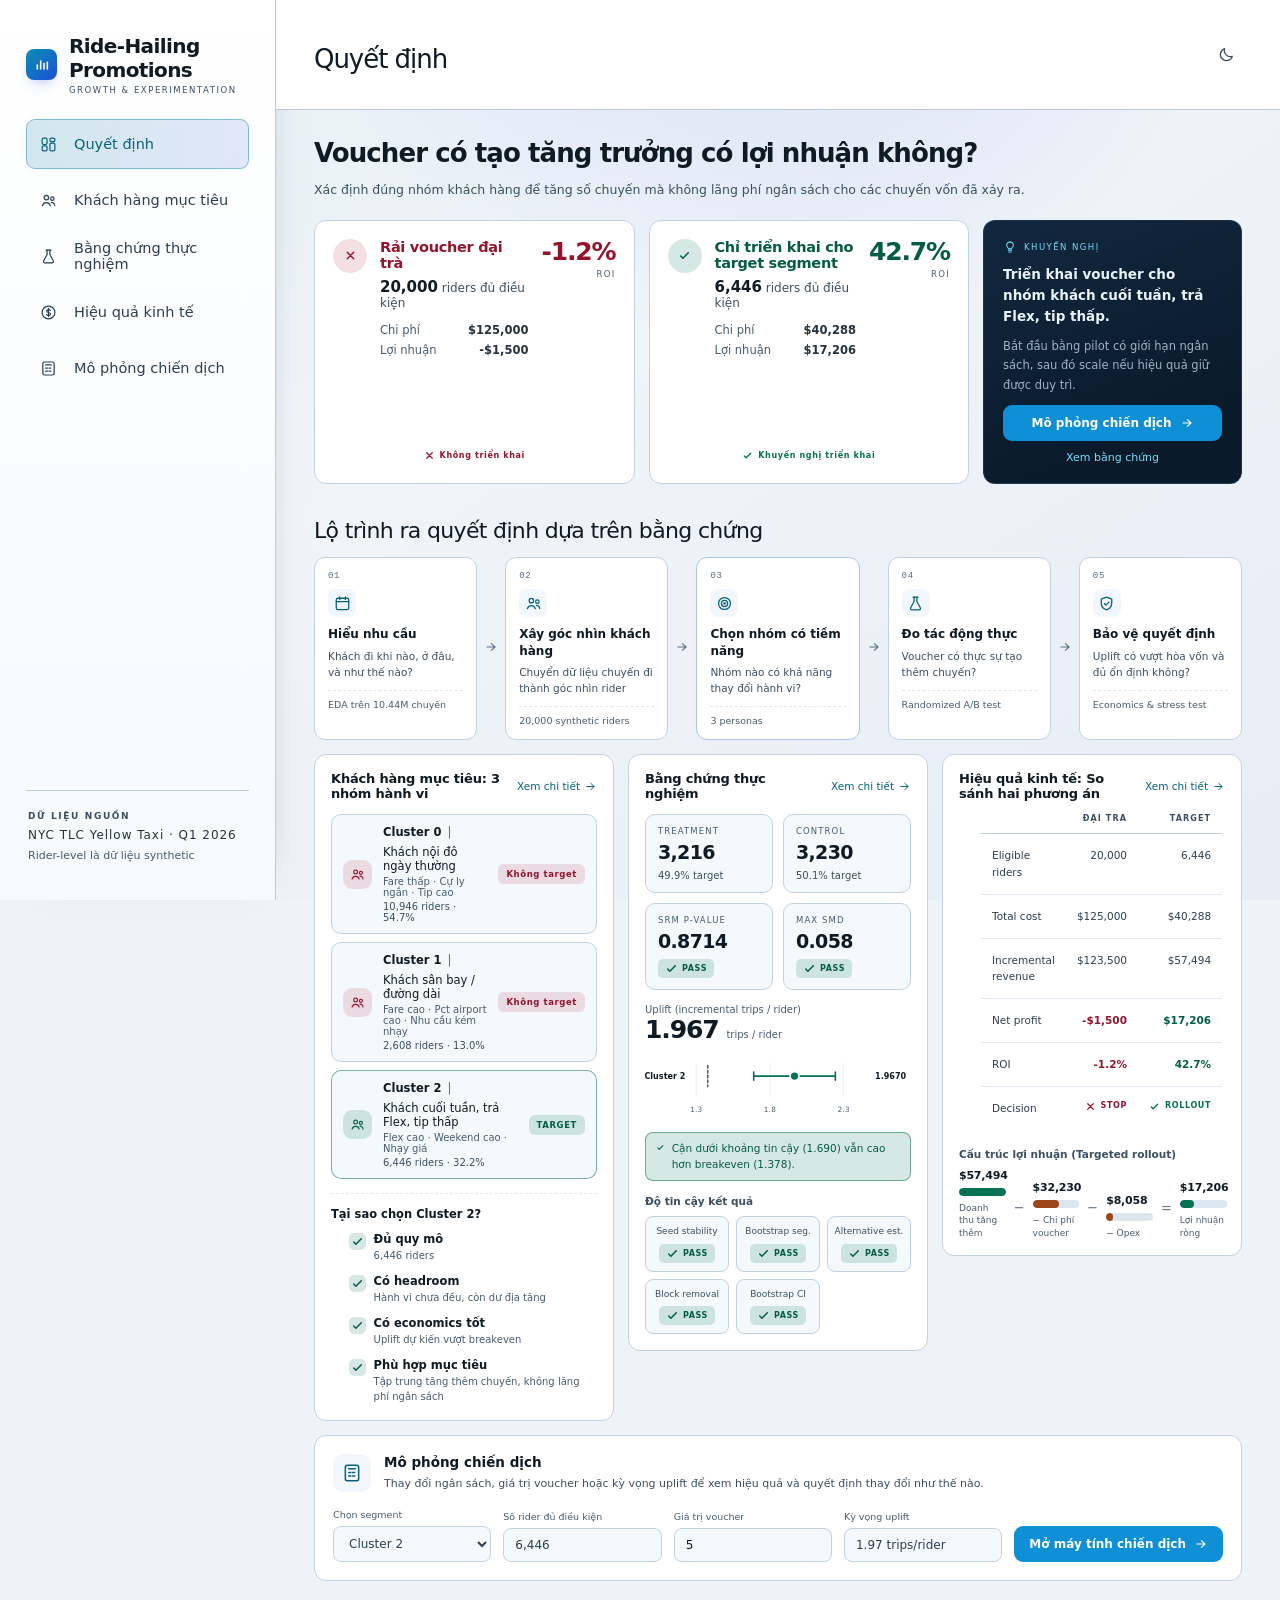
==== commit 7567efb5: "Update Demo" ====
--- a/demo/index.html
+++ b/demo/index.html
@@ -3,7 +3,7 @@
 <head>
 <meta charset="utf-8">
 <meta name="viewport" content="width=device-width, initial-scale=1">
-<title>Tổng quan — Ride-Hailing Promotions</title>
+<title>Quyết định — Ride-Hailing Promotions</title>
 <meta name="description" content="Máy tính chiến dịch khuyến mãi: chọn nhóm khách hàng và sáu tham số kinh doanh, hệ thống tính lại chi phí, chuyến tăng thêm, ROI, ngưỡng hoà vốn và khuyến nghị.">
 <link rel="icon" href="data:image/svg+xml,<svg xmlns='http://www.w3.org/2000/svg' viewBox='0 0 100 100'><rect width='100' height='100' rx='24' fill='%238b5cf6'/><path d='M26 68V46m16 22V32m16 36V52m16 16V38' stroke='%23fff' stroke-width='9' stroke-linecap='round'/></svg>">
 <link rel="stylesheet" href="assets/css/styles.css">
@@ -39,14 +39,29 @@
     </div>
 
     <nav class="nav" aria-label="Điều hướng chính">
-      <a class="nav-item" href="#overview" data-section="overview">
-        <span class="nav-ico"><svg viewBox="0 0 24 24" width="17" height="17"><rect x="3" y="3" width="7" height="9" rx="2"/><rect x="14" y="3" width="7" height="5" rx="2"/><rect x="14" y="10" width="7" height="11" rx="2"/><rect x="3" y="14" width="7" height="7" rx="2"/></svg></span>
-        <span>Tổng quan</span>
+      <a class="nav-item" href="#decision" data-section="decision">
+        <span class="nav-ico"><svg viewBox="0 0 24 24" width="17" height="17" fill="none" stroke="currentColor" stroke-width="1.7" stroke-linecap="round" stroke-linejoin="round"><rect x="3" y="3" width="7" height="9" rx="2"/><rect x="14" y="3" width="7" height="5" rx="2"/><rect x="14" y="10" width="7" height="11" rx="2"/><rect x="3" y="14" width="7" height="7" rx="2"/></svg></span>
+        <span>Quyết định</span>
       </a>
 
-      <a class="nav-item" href="#campaign" data-section="campaign">
-        <span class="nav-ico"><svg viewBox="0 0 24 24" width="17" height="17" fill="none" stroke="currentColor" stroke-width="1.9"><rect x="3" y="4" width="18" height="16" rx="2.4"/><path d="M3 9h18M8 13h8M8 16.5h5" stroke-linecap="round"/></svg></span>
-        <span>Máy tính chiến dịch</span>
+      <a class="nav-item" href="#segments" data-section="segments">
+        <span class="nav-ico"><svg viewBox="0 0 24 24" width="17" height="17" fill="none" stroke="currentColor" stroke-width="1.7" stroke-linecap="round" stroke-linejoin="round"><circle cx="9" cy="8" r="3.1"/><path d="M3.4 19.2a5.8 5.8 0 0 1 11.2 0"/><circle cx="17.4" cy="9.4" r="2.4"/><path d="M16 14.6a4.6 4.6 0 0 1 4.7 4.6"/></svg></span>
+        <span>Khách hàng mục tiêu</span>
+      </a>
+
+      <a class="nav-item" href="#evidence" data-section="evidence">
+        <span class="nav-ico"><svg viewBox="0 0 24 24" width="17" height="17" fill="none" stroke="currentColor" stroke-width="1.7" stroke-linecap="round" stroke-linejoin="round"><path d="M10 3v6.2L5.2 18a2 2 0 0 0 1.7 3h10.2a2 2 0 0 0 1.7-3L14 9.2V3"/><path d="M8.6 3h6.8"/></svg></span>
+        <span>Bằng chứng thực nghiệm</span>
+      </a>
+
+      <a class="nav-item" href="#economics" data-section="economics">
+        <span class="nav-ico"><svg viewBox="0 0 24 24" width="17" height="17" fill="none" stroke="currentColor" stroke-width="1.7" stroke-linecap="round" stroke-linejoin="round"><circle cx="12" cy="12" r="9"/><path d="M14.6 9.2a2.9 2.9 0 0 0-2.6-1.4c-1.6 0-2.6.8-2.6 2 0 2.8 5.4 1.6 5.4 4.4 0 1.3-1.1 2.1-2.8 2.1a3 3 0 0 1-2.7-1.5"/><path d="M12 6.2v11.6"/></svg></span>
+        <span>Hiệu quả kinh tế</span>
+      </a>
+
+      <a class="nav-item" href="#simulate" data-section="simulate">
+        <span class="nav-ico"><svg viewBox="0 0 24 24" width="17" height="17" fill="none" stroke="currentColor" stroke-width="1.7" stroke-linecap="round" stroke-linejoin="round"><rect x="4" y="2.8" width="16" height="18.4" rx="2.4"/><path d="M8 7h8M8 11.4h2.6M12.7 11.4h2.6M8 15.6h2.6M12.7 15.6h2.6"/></svg></span>
+        <span>Mô phỏng chiến dịch</span>
       </a>
     </nav>
 
@@ -66,7 +81,7 @@
         <svg viewBox="0 0 24 24" width="18" height="18"><path d="M4 7h16M4 12h16M4 17h16" stroke="currentColor" stroke-width="2" stroke-linecap="round"/></svg>
       </button>
       <div class="topbar-head">
-        <h1 class="topbar-title" id="pageTitle">Tổng quan</h1>
+        <h1 class="topbar-title" id="pageTitle">Quyết định</h1>
       </div>
       <div class="topbar-right">
         <button class="icon-btn theme-btn" id="themeBtn" type="button"
@@ -87,8 +102,11 @@
 </div>
 
 <nav class="mobile-nav" aria-label="Điều hướng nhanh">
-  <a href="#overview"  data-section="overview"  aria-label="Tổng quan">◆</a>
-  <a href="#campaign"  data-section="campaign"  aria-label="Máy tính chiến dịch">$</a>
+  <a href="#decision" data-section="decision" aria-label="Quyết định">◆</a>
+  <a href="#segments" data-section="segments" aria-label="Khách hàng mục tiêu">◉</a>
+  <a href="#evidence" data-section="evidence" aria-label="Bằng chứng thực nghiệm">⚗</a>
+  <a href="#economics" data-section="economics" aria-label="Hiệu quả kinh tế">$</a>
+  <a href="#simulate" data-section="simulate" aria-label="Mô phỏng chiến dịch">▤</a>
 </nav>
 
 <div class="tooltip" id="tooltip" role="status" aria-live="polite"></div>
--- a/demo/assets/css/styles.css
+++ b/demo/assets/css/styles.css
@@ -75,6 +75,7 @@
 
   /* --- accent --- */
   --cyan: #12d9f7;   /* = --lime của bản gốc */
+  --step-num: #5cf0ff;   /* số thứ tự mục — sáng hơn cyan trên nền tối */
   --ice2: #34e8f6;
   --teal: #0ce4b2;
   --blue: #0878ff;
@@ -158,7 +159,7 @@
   --nav-hover:    #e9f1f8;
   --card-a:       #ffffff;
   --card-b:       #f4f9fd;
-  --card-border:  #d2e0ec;
+  --card-border:  #c0d2e2;
   --tile-a:       #f1f7fc;
   --tile-b:       #e7f1fa;
   --tile-border:  #cfe1ee;
@@ -190,24 +191,25 @@
   --scroll-thumb: #c3d4e2;
   --scroll-thumb-hi: #a5bcce;
 
-  --line:      #cdd9e5;
+  --line:      #bccbdb;
   --line-soft: #dfe8f0;
 
   --ink:   #0e1a24;
   --ink-2: #24333f;
-  --ink-3: #3e5161;
-  --ink-4: #54687a;
-  --ink-5: #63788a;
-  --ink-6: #7b8fa0;
-  --muted: #54687a;
-
-  --cyan: #0b7f9e;
-  --ice2: #0e7490;
-  --teal: #0a8f6d;
-  --blue: #1d4ed8;
-  --ice:  #0b6b86;
-  --danger:  #d03a52;
-  --warning: #b06f00;
+  --ink-3: #2c3e4f;
+  --ink-4: #3b4f61;
+  --ink-5: #475c6f;
+  --ink-6: #586d80;
+  --muted: #3b4f61;
+
+  --cyan: #07627a;
+  --step-num: #064b5f;   /* số thứ tự mục — đậm hơn cyan trên nền sáng */
+  --ice2: #0a5a71;
+  --teal: #067154;
+  --blue: #163eae;
+  --ice:  #08536a;
+  --danger:  #ae2039;
+  --warning: #8b5600;
 
   --accent-rgb:  11,127,158;
   --blue-rgb:    29,78,216;
@@ -216,8 +218,8 @@
   --warning-rgb: 176,111,0;
   --hi-rgb:      255,255,255;
 
-  --warning-text: #8a5600;
-  --danger-text:  #b3243c;
+  --warning-text: #6d4300;
+  --danger-text:  #94142c;
   --btn-a: #0891b2;
   --btn-b: #1d4ed8;
   --btn-border: #0b6f8c;
@@ -228,26 +230,26 @@
   --stop-fg: #4c5e6b; --stop-border: #c4d2dc; --stop-bg: #eef3f7;
   --neg-a: #7a3f8f;   --neg-b: #c9569f;
   --under-a: #e0879a;
-  --c0-fg: #5b3fd6; --c0-bg: #ece9fb;
-  --c1-fg: #b52a6b; --c1-bg: #fce8f1;
+  --c0-fg: #472dba; --c0-bg: #ece9fb;
+  --c1-fg: #971855; --c1-bg: #fce8f1;
   --c2-bg: #e2f2f7;
   --rc-v-a: #bcf1fd; --rc-v-b: #3fc8e4;
   --rc-n-a: #ffc0ca; --rc-n-b: #f0637c;
 
   --seq-1: #0c4a6e; --seq-2: #0e7490; --seq-3: #0891b2; --seq-4: #22a5c4; --seq-5: #67cfe4;
-  --status-good: #0a8f6d; --status-warning: #b06f00;
-  --status-serious: #c15a25; --status-critical: #d03a52;
-  --ui-1: #1d4ed8; --ui-2: #0891b2; --ui-3: #0a8f6d;
-  --good: #0a8f6d;
-  --critical: #d03a52;
+  --status-good: #067154; --status-warning: #8b5600;
+  --status-serious: #9c4518; --status-critical: #ae2039;
+  --ui-1: #163eae; --ui-2: #06708b; --ui-3: #067154;
+  --good: #067154;
+  --critical: #ae2039;
 
   --chart-track: rgba(14,26,36,.055);
   --chart-halo:  #ffffff;
   --chart-ref:   #0b6b86;
   --chart-current: #1e293b;
-  --dec-go-fill:   rgba(10,143,109,.13); --dec-go-stroke:   rgba(10,143,109,.42); --dec-go-text:   #07775a;
-  --dec-hold-fill: rgba(176,111,0,.13);  --dec-hold-stroke: rgba(176,111,0,.40);  --dec-hold-text: #8a5600;
-  --dec-stop-fill: rgba(208,58,82,.11);  --dec-stop-stroke: rgba(208,58,82,.38);  --dec-stop-text: #b3243c;
+  --dec-go-fill:   rgba(6,113,84,.16);   --dec-go-stroke:   rgba(6,113,84,.52);   --dec-go-text:   #055c44;
+  --dec-hold-fill: rgba(139,86,0,.16);   --dec-hold-stroke: rgba(139,86,0,.50);   --dec-hold-text: #6d4300;
+  --dec-stop-fill: rgba(174,32,57,.14);  --dec-stop-stroke: rgba(174,32,57,.48);  --dec-stop-text: #94142c;
 
   --grid: rgba(14,26,36,.10);
   --axis: rgba(14,26,36,.24);
@@ -401,7 +403,12 @@
 
 .section-lead { max-width: 680px; margin: 34px 0 14px; }
 .section-lead h2 { font-size: 22px; font-weight: 500; letter-spacing: -.03em; display: flex; align-items: baseline; gap: 10px; }
-.section-lead h2 .step-tag { color: var(--cyan); }
+/* số thứ tự đi cùng cỡ chữ với tiêu đề, không dùng kiểu nhãn micro */
+.section-lead h2 .step-tag {
+  color: var(--step-num);
+  font-size: inherit; font-weight: 700; letter-spacing: inherit;
+  text-transform: none;
+}
 .section-lead p { color: var(--ink-4); margin-top: 10px; font-size: 12.5px; line-height: 1.7; }
 .section-lead p strong { color: var(--ink); }
 
@@ -817,3 +824,376 @@
   filter: none; mix-blend-mode: normal;
   border: 1px solid var(--line-soft); border-radius: 8px; background: #fff;
 }
+
+/* ==========================================================================
+   DASHBOARD 5 TRANG — hero, quyết định, persona, bằng chứng, kinh tế
+   Dùng lại token màu sẵn có nên tự động đúng ở cả light lẫn dark.
+   ========================================================================== */
+
+/* ------------------------------------------------------------------ hero */
+.hero { display: flex; align-items: flex-start; justify-content: space-between; gap: 22px; margin-bottom: 20px; }
+.hero-title { font-size: 26px; font-weight: 700; letter-spacing: -.035em; line-height: 1.22; margin: 0; max-width: 760px; }
+.hero-lead { color: var(--ink-4); font-size: 12.5px; line-height: 1.7; margin-top: 9px; max-width: 760px; }
+
+/* --------------------------------------------------- hai phương án + CTA */
+.decision-top { display: grid; grid-template-columns: minmax(0, 2.15fr) minmax(0, .85fr); gap: 14px; align-items: stretch; }
+.options { display: grid; grid-template-columns: 1fr 1fr; gap: 14px; }
+.opt-wrap {
+  border: 1px solid var(--card-border); border-radius: 12px; background: var(--card-a);
+  padding: 18px; display: flex; flex-direction: column; gap: 15px;
+}
+.opt { display: flex; align-items: flex-start; gap: 13px; }
+.opt-mark { flex: none; width: 34px; height: 34px; border-radius: 50%; display: grid; place-items: center; }
+.opt-good .opt-mark    { background: var(--dec-go-fill);   color: var(--dec-go-text); }
+.opt-critical .opt-mark{ background: var(--dec-stop-fill); color: var(--dec-stop-text); }
+.opt-body { flex: 1; min-width: 0; }
+.opt-name { font-size: 14.5px; font-weight: 700; margin: 0; letter-spacing: -.02em; }
+.opt-good .opt-name     { color: var(--dec-go-text); }
+.opt-critical .opt-name { color: var(--dec-stop-text); }
+.opt-riders { font-size: 12px; color: var(--ink-4); margin-top: 7px; }
+.opt-riders strong { color: var(--ink); font-size: 15px; font-weight: 600; }
+.opt-rows { margin-top: 13px; display: grid; gap: 6px; }
+.opt-rows div { display: flex; justify-content: space-between; gap: 10px; font-size: 11.5px; }
+.opt-rows span { color: var(--ink-5); }
+.opt-rows b { font-weight: 600; color: var(--ink-2); }
+.opt-roi { flex: none; text-align: right; }
+.opt-roi b { display: block; font-size: 25px; font-weight: 600; letter-spacing: -.045em; line-height: 1; }
+.opt-good .opt-roi b     { color: var(--dec-go-text); }
+.opt-critical .opt-roi b { color: var(--dec-stop-text); }
+.opt-roi small { display: block; margin-top: 5px; font-size: 8.5px; letter-spacing: .15em; color: var(--ink-5); text-transform: uppercase; }
+.opt-verdict { margin: 0; text-align: center; }
+
+.rec {
+  border-radius: 12px; padding: 19px; display: flex; flex-direction: column; gap: 10px;
+  background: linear-gradient(158deg, #12283f, #0a1a2b 78%);
+  border: 1px solid rgba(255,255,255,.09); color: #e9f3f9;
+}
+.rec-label { display: flex; align-items: center; gap: 7px; font-size: 8.5px; letter-spacing: .17em; text-transform: uppercase; color: #74dcf7; }
+.rec-title { font-size: 13.5px; font-weight: 600; line-height: 1.55; }
+.rec-text { font-size: 11.5px; line-height: 1.7; color: #9db4c4; flex: 1; }
+.btn { display: inline-flex; align-items: center; justify-content: center; gap: 8px; padding: 11px 15px; border-radius: 9px; font-size: 12px; font-weight: 600; text-decoration: none; }
+.btn-primary { background: #0f8fd6; color: #fff; }
+.btn-primary:hover { background: #1ba3ee; }
+.btn-link { text-align: center; font-size: 11px; color: #74dcf7; text-decoration: none; }
+.btn-link:hover { text-decoration: underline; }
+
+/* --------------------------------------------------------------- lộ trình */
+.roadmap { display: flex; align-items: stretch; gap: 7px; }
+.road-step { flex: 1; min-width: 0; border: 1px solid var(--card-border); border-radius: 11px; background: var(--card-a); padding: 13px; }
+.road-on { border-color: var(--decision-border); }
+.road-num { font-family: var(--mono); font-size: 9px; color: var(--ink-6); letter-spacing: .08em; }
+.road-ico { display: inline-grid; place-items: center; width: 28px; height: 28px; border-radius: 8px; background: var(--tile-a); color: var(--cyan); margin: 8px 0 9px; }
+.road-title { font-size: 12px; font-weight: 700; line-height: 1.35; }
+.road-text { font-size: 10.5px; color: var(--ink-4); line-height: 1.55; margin-top: 5px; }
+.road-out { font-size: 9.5px; color: var(--ink-5); margin-top: 10px; padding-top: 8px; border-top: 1px dashed var(--line-soft); }
+.road-arrow { align-self: center; color: var(--ink-6); flex: none; }
+
+/* ---------------------------------------------------------- ba cột tóm tắt */
+.summary3 { display: grid; grid-template-columns: repeat(3, minmax(0, 1fr)); gap: 14px; align-items: start; }
+.panel { border: 1px solid var(--card-border); border-radius: 12px; background: var(--card-a); padding: 16px; min-width: 0; }
+.panel-head { display: flex; align-items: center; justify-content: space-between; gap: 10px; margin-bottom: 13px; }
+.panel-head h3 { font-size: 13px; font-weight: 700; margin: 0; letter-spacing: -.015em; }
+.panel-link { font-size: 10.5px; color: var(--cyan); text-decoration: none; display: inline-flex; align-items: center; gap: 4px; white-space: nowrap; }
+.panel-link:hover { text-decoration: underline; }
+.panel-body { display: grid; gap: 14px; min-width: 0; }
+.panel-body .table-wrap { margin: 0; }
+.panel-body table { font-size: 11px; }
+
+/* ------------------------------------------------------- danh sách persona */
+.personas { display: grid; gap: 8px; }
+.persona {
+  display: flex; align-items: center; gap: 11px; padding: 10px 11px; text-decoration: none; color: inherit;
+  border: 1px solid var(--card-border); border-radius: 10px; background: var(--card-b);
+}
+a.persona:hover { border-color: var(--line); }
+.persona-on { border-color: var(--dec-go-stroke); }
+.persona-id { flex: none; width: 29px; height: 29px; border-radius: 9px; display: grid; place-items: center; background: var(--dec-stop-fill); color: var(--dec-stop-text); }
+.persona-on .persona-id { background: var(--dec-go-fill); color: var(--dec-go-text); }
+.persona-main { flex: 1; min-width: 0; display: grid; gap: 3px; }
+.persona-head { display: flex; gap: 6px; align-items: baseline; flex-wrap: wrap; font-size: 11.5px; }
+.persona-head b { font-weight: 700; }
+.persona-head .sep { color: var(--ink-6); }
+.persona-traits { font-size: 10px; color: var(--ink-5); }
+.persona-size { font-size: 10px; color: var(--ink-4); }
+.persona-tag { flex: none; font-size: 8.5px; font-weight: 700; letter-spacing: .07em; padding: 5px 8px; border-radius: 6px; white-space: nowrap; }
+.persona-tag.on  { background: var(--dec-go-fill);   color: var(--dec-go-text); }
+.persona-tag.off { background: var(--dec-stop-fill); color: var(--dec-stop-text); }
+
+/* ------------------------------------------------------- vì sao chọn cụm 2 */
+.why { border-top: 1px dashed var(--line-soft); padding-top: 13px; }
+.why-card { border: 1px solid var(--card-border); border-radius: 12px; background: var(--card-a); padding: 16px; border-top: 1px solid var(--card-border); }
+.why-title { font-size: 11.5px; font-weight: 700; margin-bottom: 11px; }
+.why-list { list-style: none; display: grid; gap: 11px; }
+.why-list li { display: flex; align-items: flex-start; gap: 8px; }
+.why-ico { flex: none; margin-top: 1px; width: 17px; height: 17px; border-radius: 5px; display: grid; place-items: center; background: var(--dec-go-fill); color: var(--dec-go-text); }
+.why-text { display: grid; gap: 2px; min-width: 0; }
+.why-text b { font-size: 11.5px; font-weight: 600; }
+.why-text small { font-size: 10px; color: var(--ink-5); line-height: 1.5; }
+
+/* ------------------------------------------------------ thẻ cụm (trang 2) */
+.clusters { display: grid; grid-template-columns: repeat(4, minmax(0, 1fr)); gap: 14px; align-items: start; }
+.cl { border: 1px solid var(--card-border); border-radius: 12px; background: var(--card-a); padding: 16px; display: flex; flex-direction: column; gap: 10px; min-width: 0; }
+.cl-on { border-color: var(--dec-go-stroke); }
+.cl-head { display: flex; align-items: center; gap: 9px; font-size: 12.5px; }
+.cl-ico { width: 27px; height: 27px; border-radius: 8px; display: grid; place-items: center; }
+.cl-rose  .cl-ico { background: var(--dec-stop-fill); color: var(--dec-stop-text); }
+.cl-amber .cl-ico { background: var(--dec-hold-fill); color: var(--dec-hold-text); }
+.cl-teal  .cl-ico { background: var(--dec-go-fill);    color: var(--dec-go-text); }
+.cl-rose  .cl-head b { color: var(--dec-stop-text); }
+.cl-amber .cl-head b { color: var(--dec-hold-text); }
+.cl-teal  .cl-head b { color: var(--dec-go-text); }
+.cl-name { font-size: 11px; color: var(--ink-4); line-height: 1.5; }
+.cl-size { display: flex; align-items: baseline; gap: 6px; font-size: 14px; letter-spacing: -.02em; }
+.cl-size b { font-weight: 600; }
+.cl-size span { color: var(--ink-6); }
+.cl-list { list-style: none; display: grid; gap: 6px; margin-top: 2px; }
+.cl-list li { position: relative; padding-left: 13px; font-size: 10.5px; color: var(--ink-3); line-height: 1.5; }
+.cl-list li::before { content: ""; position: absolute; left: 3px; top: 6px; width: 4px; height: 4px; border-radius: 50%; background: var(--ink-6); }
+.cl-scale { display: flex; justify-content: space-between; font-size: 8.5px; color: var(--ink-6); margin-top: 6px; padding-left: 42px; }
+.cl-bars { display: grid; gap: 7px; }
+.cl-bar { display: flex; align-items: center; gap: 7px; }
+.cl-bar-key { flex: none; width: 35px; font-size: 9px; color: var(--ink-5); }
+.cl-bar-track { position: relative; flex: 1; height: 6px; border-radius: 3px; background: var(--track); }
+.cl-bar-track i { position: absolute; left: 0; top: 0; bottom: 0; border-radius: 3px; }
+.cl-bar-track u { position: absolute; top: -3px; width: 2px; height: 12px; border-radius: 1px; transform: translateX(-1px); }
+.cl-rose  .cl-bar-track i { background: var(--dec-stop-stroke); }
+.cl-rose  .cl-bar-track u { background: var(--status-critical); }
+.cl-amber .cl-bar-track i { background: var(--dec-hold-stroke); }
+.cl-amber .cl-bar-track u { background: var(--status-warning); }
+.cl-teal  .cl-bar-track i { background: var(--dec-go-stroke); }
+.cl-teal  .cl-bar-track u { background: var(--status-good); }
+.cl-verdict { margin-top: auto; padding-top: 12px; border-top: 1px dashed var(--line-soft); display: flex; align-items: center; justify-content: center; gap: 6px; font-size: 10.5px; font-weight: 700; letter-spacing: .06em; }
+.cl-verdict.on  { color: var(--dec-go-text); }
+.cl-verdict.off { color: var(--dec-stop-text); }
+
+/* ------------------------------------------------------------ thông tin nhanh */
+.quickfacts { display: grid; grid-template-columns: repeat(5, minmax(0, 1fr)); gap: 14px; }
+.qf { display: flex; align-items: center; gap: 11px; min-width: 0; }
+.qf-ico { flex: none; width: 34px; height: 34px; border-radius: 10px; display: grid; place-items: center; background: var(--tile-a); color: var(--cyan); }
+.qf-text { display: grid; gap: 2px; min-width: 0; }
+.qf-text b { font-size: 15px; font-weight: 600; letter-spacing: -.02em; }
+.qf-text small { font-size: 9.5px; color: var(--ink-5); line-height: 1.45; }
+
+/* ----------------------------------------------------------- bằng chứng */
+.arms { display: grid; grid-template-columns: repeat(auto-fit, minmax(108px, 1fr)); gap: 10px; }
+.arm { border: 1px solid var(--card-border); border-radius: 10px; background: var(--card-b); padding: 11px 12px; }
+.arm-label { font-size: 8.5px; letter-spacing: .13em; text-transform: uppercase; color: var(--ink-5); }
+.arm-value { font-size: 19px; font-weight: 600; letter-spacing: -.035em; margin-top: 5px; }
+.arm-note { font-size: 10px; color: var(--ink-4); margin-top: 7px; }
+.uplift-head { margin-bottom: 4px; }
+.uplift-label { font-size: 10px; color: var(--ink-5); }
+.uplift-value { font-size: 25px; font-weight: 600; letter-spacing: -.045em; display: flex; align-items: baseline; gap: 8px; }
+.uplift-value small { font-size: 10px; font-weight: 400; color: var(--ink-5); letter-spacing: 0; }
+.uplift-note {
+  display: flex; align-items: flex-start; gap: 7px; font-size: 10.5px; line-height: 1.5; margin-top: 4px;
+  color: var(--dec-go-text); background: var(--dec-go-fill); border: 1px solid var(--dec-go-stroke);
+  border-radius: 8px; padding: 8px 10px;
+}
+.strip-title { font-size: 10.5px; font-weight: 700; color: var(--ink-4); margin-bottom: 9px; }
+.stress-row { display: grid; grid-template-columns: repeat(auto-fit, minmax(78px, 1fr)); gap: 7px; }
+.stress-cell { border: 1px solid var(--card-border); border-radius: 8px; background: var(--card-b); padding: 8px 6px; display: grid; gap: 6px; justify-items: center; text-align: center; }
+.stress-name { font-size: 9px; color: var(--ink-4); line-height: 1.35; }
+.pass { display: inline-flex; align-items: center; gap: 4px; font-size: 8px; font-weight: 700; letter-spacing: .08em; padding: 3px 7px; border-radius: 5px; }
+.pass-yes { background: var(--dec-go-fill);   color: var(--dec-go-text); }
+.pass-no  { background: var(--dec-hold-fill); color: var(--dec-hold-text); }
+
+/* --------------------------------------------------------- cấu trúc lợi nhuận */
+.wf-row { display: flex; align-items: flex-end; gap: 8px; }
+.wf-cell { flex: 1; min-width: 0; }
+.wf-op { flex: none; color: var(--ink-6); font-size: 13px; padding-bottom: 24px; }
+.wf-value { font-size: 11px; font-weight: 700; margin-bottom: 6px; letter-spacing: -.02em; }
+.wf-track { height: 8px; border-radius: 4px; background: var(--track); overflow: hidden; }
+.wf-bar { height: 100%; border-radius: 4px; }
+.wf-in  { background: var(--status-good); }
+.wf-out { background: var(--status-serious); }
+.wf-net { background: var(--status-good); }
+.wf-label { font-size: 9px; color: var(--ink-5); margin-top: 6px; line-height: 1.4; }
+
+/* ------------------------------------------------------------ dải mô phỏng */
+.simstrip { border: 1px solid var(--card-border); border-radius: 12px; background: var(--card-a); padding: 18px; display: grid; gap: 16px; }
+.simstrip-head { display: flex; align-items: flex-start; gap: 13px; }
+.simstrip-ico { flex: none; width: 38px; height: 38px; border-radius: 10px; display: grid; place-items: center; background: var(--tile-a); color: var(--cyan); }
+.simstrip-head h3 { font-size: 13.5px; font-weight: 700; margin: 0; }
+.simstrip-head p { font-size: 11px; color: var(--ink-4); margin-top: 5px; line-height: 1.6; max-width: 640px; }
+.simstrip-form { display: grid; grid-template-columns: repeat(4, minmax(0, 1fr)) auto; gap: 12px; align-items: end; }
+.field { display: grid; gap: 6px; min-width: 0; }
+.field-label { font-size: 9.5px; color: var(--ink-5); }
+.field-input {
+  width: 100%; padding: 9px 11px; border-radius: 8px; font: inherit; font-size: 12px;
+  border: 1px solid var(--card-border); background: var(--card-b); color: var(--ink);
+}
+.field-input:read-only { color: var(--ink-3); }
+
+/* -------------------------------------------------------------------- misc */
+.muted-text { font-size: 11.5px; color: var(--ink-4); line-height: 1.7; }
+td b.good     { color: var(--dec-go-text); }
+td b.critical { color: var(--dec-stop-text); }
+
+/* ------------------------------------------------------------- responsive */
+@media (max-width: 1280px) {
+  .clusters { grid-template-columns: repeat(2, minmax(0, 1fr)); }
+  .quickfacts { grid-template-columns: repeat(3, minmax(0, 1fr)); }
+}
+@media (max-width: 1180px) {
+  .decision-top { grid-template-columns: 1fr; }
+  .summary3 { grid-template-columns: 1fr; }
+  .roadmap { flex-wrap: wrap; }
+  .road-arrow { display: none; }
+  .road-step { flex: 1 1 168px; }
+}
+@media (max-width: 860px) {
+  .options { grid-template-columns: 1fr; }
+  .clusters { grid-template-columns: 1fr; }
+  .quickfacts { grid-template-columns: repeat(2, minmax(0, 1fr)); }
+  .simstrip-form { grid-template-columns: 1fr 1fr; }
+  .hero { flex-direction: column; }
+}
+@media (max-width: 560px) {
+  .simstrip-form, .quickfacts { grid-template-columns: 1fr; }
+  .hero-title { font-size: 21px; }
+}
+
+/* ------------------------------------------- trang Bằng chứng thực nghiệm */
+.health { display: grid; grid-template-columns: repeat(5, minmax(0, 1fr)); gap: 14px; }
+.hcard { border: 1px solid var(--card-border); border-radius: 12px; background: var(--card-a); padding: 16px; }
+.hcard-on { border-color: var(--dec-go-stroke); background: var(--dec-go-fill); text-align: center; }
+.hcard-ico { display: inline-grid; place-items: center; width: 32px; height: 32px; border-radius: 9px; background: var(--card-a); color: var(--dec-go-text); margin-bottom: 8px; }
+.hcard-label { font-size: 10px; color: var(--ink-5); }
+.hcard-on .hcard-label { color: var(--dec-go-text); font-weight: 600; }
+.hcard-value { font-size: 24px; font-weight: 600; letter-spacing: -.04em; margin-top: 7px; }
+.hcard-on .hcard-value { font-size: 19px; color: var(--dec-go-text); letter-spacing: .04em; }
+.hcard-note { margin-top: 9px; font-size: 10px; color: var(--ink-5); }
+.hcard-sub { margin-top: 7px; font-size: 9.5px; color: var(--ink-5); line-height: 1.45; }
+
+.impact { display: grid; grid-template-columns: minmax(0, 2.2fr) minmax(0, .8fr); gap: 14px; align-items: stretch; }
+.impact-cap { font-size: 10.5px; color: var(--ink-5); margin-bottom: 14px; }
+.impact-row { display: flex; align-items: center; gap: 20px; flex-wrap: wrap; }
+.impact-main .impact-row > div:first-child { flex: none; min-width: 148px; }
+.impact-row .chart { flex: 1; min-width: 290px; }
+.uplift-tag { display: flex; flex-wrap: wrap; gap: 6px; margin-top: 12px; }
+.impact-side { display: flex; flex-direction: column; gap: 11px; }
+.concl { display: flex; align-items: flex-start; gap: 8px; font-size: 11.5px; line-height: 1.65; color: var(--ink-3); }
+.concl-good { color: var(--ink-2); }
+.ci-legend { display: flex; flex-wrap: wrap; gap: 15px; justify-content: center; margin-top: 8px; font-size: 9.5px; color: var(--ink-5); }
+.ci-legend span { display: inline-flex; align-items: center; gap: 5px; }
+.ci-legend .dot { width: 7px; height: 7px; border-radius: 50%; background: var(--ui-1); display: inline-block; }
+.ci-legend .dot.big { width: 10px; height: 10px; }
+.ci-legend .dash { width: 13px; height: 0; border-top: 2px dashed var(--status-critical); display: inline-block; }
+
+.robust { display: grid; grid-template-columns: repeat(6, minmax(0, 1fr)); gap: 12px; }
+.rcard { border: 1px solid var(--card-border); border-radius: 11px; background: var(--card-a); padding: 14px 10px; display: grid; gap: 8px; justify-items: center; text-align: center; align-content: start; }
+.rcard-name { font-size: 10.5px; font-weight: 600; color: var(--ink-3); line-height: 1.35; }
+.rcard-note { font-size: 9px; color: var(--ink-5); line-height: 1.4; }
+.rcard-sum { border-color: var(--dec-go-stroke); background: var(--dec-go-fill); }
+.rcard-sum .rcard-name { color: var(--dec-go-text); }
+.rcard-sum .rcard-note { color: var(--dec-go-text); opacity: .85; }
+.rcard-ico { width: 30px; height: 30px; border-radius: 9px; display: grid; place-items: center; background: var(--card-a); color: var(--dec-go-text); }
+.rcard-big { font-size: 16px; font-weight: 700; letter-spacing: .05em; color: var(--dec-go-text); }
+
+/* ------------------------------------------------ trang Hiệu quả kinh tế */
+.plans { display: grid; grid-template-columns: repeat(2, minmax(0, 1fr)) minmax(0, .82fr); gap: 14px; align-items: start; }
+.plan { border-radius: 12px; padding: 18px; border: 1px solid; display: flex; flex-direction: column; gap: 14px; }
+.plan-rose { background: var(--dec-stop-fill); border-color: var(--dec-stop-stroke); }
+.plan-teal { background: var(--dec-go-fill);   border-color: var(--dec-go-stroke); }
+.plan-title { font-size: 12.5px; font-weight: 700; letter-spacing: -.01em; }
+.plan-rose .plan-title { color: var(--dec-stop-text); }
+.plan-teal .plan-title { color: var(--dec-go-text); }
+.plan-rows { display: grid; gap: 9px; }
+.plan-row { display: flex; justify-content: space-between; gap: 12px; font-size: 11.5px; }
+.plan-row span { color: var(--ink-4); }
+.plan-row b { font-weight: 600; color: var(--ink-2); }
+.plan-row-sum { padding-top: 9px; border-top: 1px dashed var(--line-soft); }
+.plan-total { display: grid; gap: 9px; padding-top: 13px; border-top: 1px solid var(--line-soft); }
+.plan-total div { display: flex; justify-content: space-between; align-items: baseline; gap: 12px; }
+.plan-total span { font-size: 11.5px; font-weight: 600; color: var(--ink-3); }
+.plan-total b { font-size: 19px; font-weight: 700; letter-spacing: -.035em; }
+.plan-rose .plan-total b { color: var(--dec-stop-text); }
+.plan-teal .plan-total b { color: var(--dec-go-text); }
+.plan-verdict { display: flex; align-items: center; justify-content: center; gap: 7px; padding: 11px; border-radius: 9px; font-size: 11.5px; font-weight: 700; letter-spacing: .07em; margin-top: auto; }
+.plan-rose .plan-verdict { background: var(--dec-stop-fill); color: var(--dec-stop-text); border: 1px solid var(--dec-stop-stroke); }
+.plan-teal .plan-verdict { background: var(--dec-go-fill);   color: var(--dec-go-text);   border: 1px solid var(--dec-go-stroke); }
+
+.wfv { border: 1px solid var(--card-border); border-radius: 12px; background: var(--card-a); padding: 18px; display: grid; gap: 13px; align-content: start; }
+.wfv-title { font-size: 12.5px; font-weight: 700; }
+.wfv-sub { font-size: 10px; color: var(--ink-5); margin-top: -10px; }
+.wfv-row { display: grid; gap: 6px; }
+.wfv-label { font-size: 10px; color: var(--ink-5); }
+.wfv-line { display: flex; align-items: center; gap: 9px; }
+.wfv-bar { height: 22px; border-radius: 5px; flex: none; min-width: 6px; }
+.wfv-val { font-size: 11px; font-weight: 700; color: var(--ink-2); white-space: nowrap; }
+
+.conclusion { display: flex; align-items: flex-start; gap: 14px; border: 1px solid var(--card-border); border-radius: 12px; background: var(--card-a); padding: 18px; }
+.conclusion-ico { flex: none; width: 38px; height: 38px; border-radius: 50%; display: grid; place-items: center; background: var(--dec-go-fill); color: var(--dec-go-text); }
+
+@media (max-width: 1280px) {
+  .health { grid-template-columns: repeat(3, minmax(0, 1fr)); }
+  .robust { grid-template-columns: repeat(3, minmax(0, 1fr)); }
+}
+@media (max-width: 1180px) {
+  .impact { grid-template-columns: 1fr; }
+  .plans { grid-template-columns: 1fr 1fr; }
+  .wfv { grid-column: 1 / -1; }
+}
+@media (max-width: 860px) {
+  .health { grid-template-columns: repeat(2, minmax(0, 1fr)); }
+  .robust { grid-template-columns: repeat(2, minmax(0, 1fr)); }
+  .plans { grid-template-columns: 1fr; }
+}
+
+/* ---------------------------------------------- trang Mô phỏng chiến dịch */
+.sim-grid { display: grid; grid-template-columns: minmax(0, 1fr) minmax(0, 1fr) minmax(0, .95fr); gap: 14px; align-items: start; }
+.sim-head { font-size: 12.5px; font-weight: 700; }
+.sim-params { display: grid; gap: 13px; align-content: start; }
+.sim-field { display: grid; gap: 6px; }
+.field-hint { font-size: 9.5px; color: var(--ink-6); }
+.range-wrap { display: grid; gap: 5px; }
+.range-top { display: flex; align-items: baseline; gap: 3px; font-size: 15px; font-weight: 600; letter-spacing: -.02em; }
+.range-top span { font-size: 11px; color: var(--ink-5); font-weight: 400; }
+
+.sim-out { border: 1px solid var(--card-border); border-radius: 12px; background: var(--card-a); padding: 16px; display: grid; gap: 9px; align-content: start; }
+.sim-row { display: flex; align-items: center; gap: 11px; padding: 10px 11px; border: 1px solid var(--card-border); border-radius: 10px; background: var(--card-b); }
+.sim-row-on { border-color: var(--dec-go-stroke); background: var(--dec-go-fill); }
+.sim-ico { flex: none; width: 30px; height: 30px; border-radius: 9px; display: grid; place-items: center; background: var(--tile-a); color: var(--cyan); }
+.sim-row-on .sim-ico { background: var(--card-a); color: var(--dec-go-text); }
+.sim-text { display: grid; gap: 3px; min-width: 0; }
+.sim-text small { font-size: 9.5px; color: var(--ink-5); }
+.sim-text b { font-size: 17px; font-weight: 600; letter-spacing: -.03em; display: flex; align-items: baseline; gap: 6px; }
+.sim-row-on .sim-text b { color: var(--dec-go-text); }
+.sim-unit { font-size: 9.5px; font-style: normal; font-weight: 400; color: var(--ink-5); }
+
+.sim-right { display: grid; gap: 14px; align-content: start; }
+.sim-dec, .sim-what { padding: 16px; display: grid; gap: 12px; align-content: start; }
+.dec-pane { border-radius: 11px; padding: 20px 16px; display: grid; gap: 9px; justify-items: center; text-align: center; }
+.dec-ok { background: var(--dec-go-fill);   border: 1px solid var(--dec-go-stroke); }
+.dec-no { background: var(--dec-stop-fill); border: 1px solid var(--dec-stop-stroke); }
+.dec-mark { width: 46px; height: 46px; border-radius: 50%; display: grid; place-items: center; background: var(--card-a); }
+.dec-ok .dec-mark { color: var(--dec-go-text); }
+.dec-no .dec-mark { color: var(--dec-stop-text); }
+.dec-title { font-size: 14px; font-weight: 700; }
+.dec-ok .dec-title { color: var(--dec-go-text); }
+.dec-no .dec-title { color: var(--dec-stop-text); }
+.dec-text { font-size: 11px; color: var(--ink-4); line-height: 1.6; }
+.btn-go   { background: var(--status-good);     color: #05231d; margin-top: 6px; cursor: default; }
+.btn-stop { background: var(--status-critical); color: #2b0810; margin-top: 6px; cursor: default; }
+
+.what-row { display: flex; align-items: center; gap: 9px; padding: 9px 0; border-bottom: 1px dashed var(--line-soft); font-size: 11px; }
+.what-row > span { flex: 1; min-width: 0; color: var(--ink-3); }
+.what-row small { font-size: 9px; color: var(--ink-6); }
+.what-row b { font-size: 12.5px; font-weight: 700; }
+.what-row b.good { color: var(--dec-go-text); }
+.what-row b.bad  { color: var(--dec-stop-text); }
+.what-link { display: block; text-align: center; font-size: 11px; color: var(--cyan); text-decoration: none; }
+.what-link:hover { text-decoration: underline; }
+
+/* ------------------------------------------- chỉnh sau khi xem bản render */
+.opt-verdict { margin-top: auto; }
+.clusters { align-items: stretch; }
+.panel-body .chart svg { max-width: 100%; }
+
+@media (max-width: 1180px) {
+  .sim-grid { grid-template-columns: 1fr 1fr; }
+  .sim-right { grid-column: 1 / -1; grid-template-columns: 1fr 1fr; }
+}
+@media (max-width: 860px) {
+  .sim-grid, .sim-right { grid-template-columns: 1fr; }
+}
